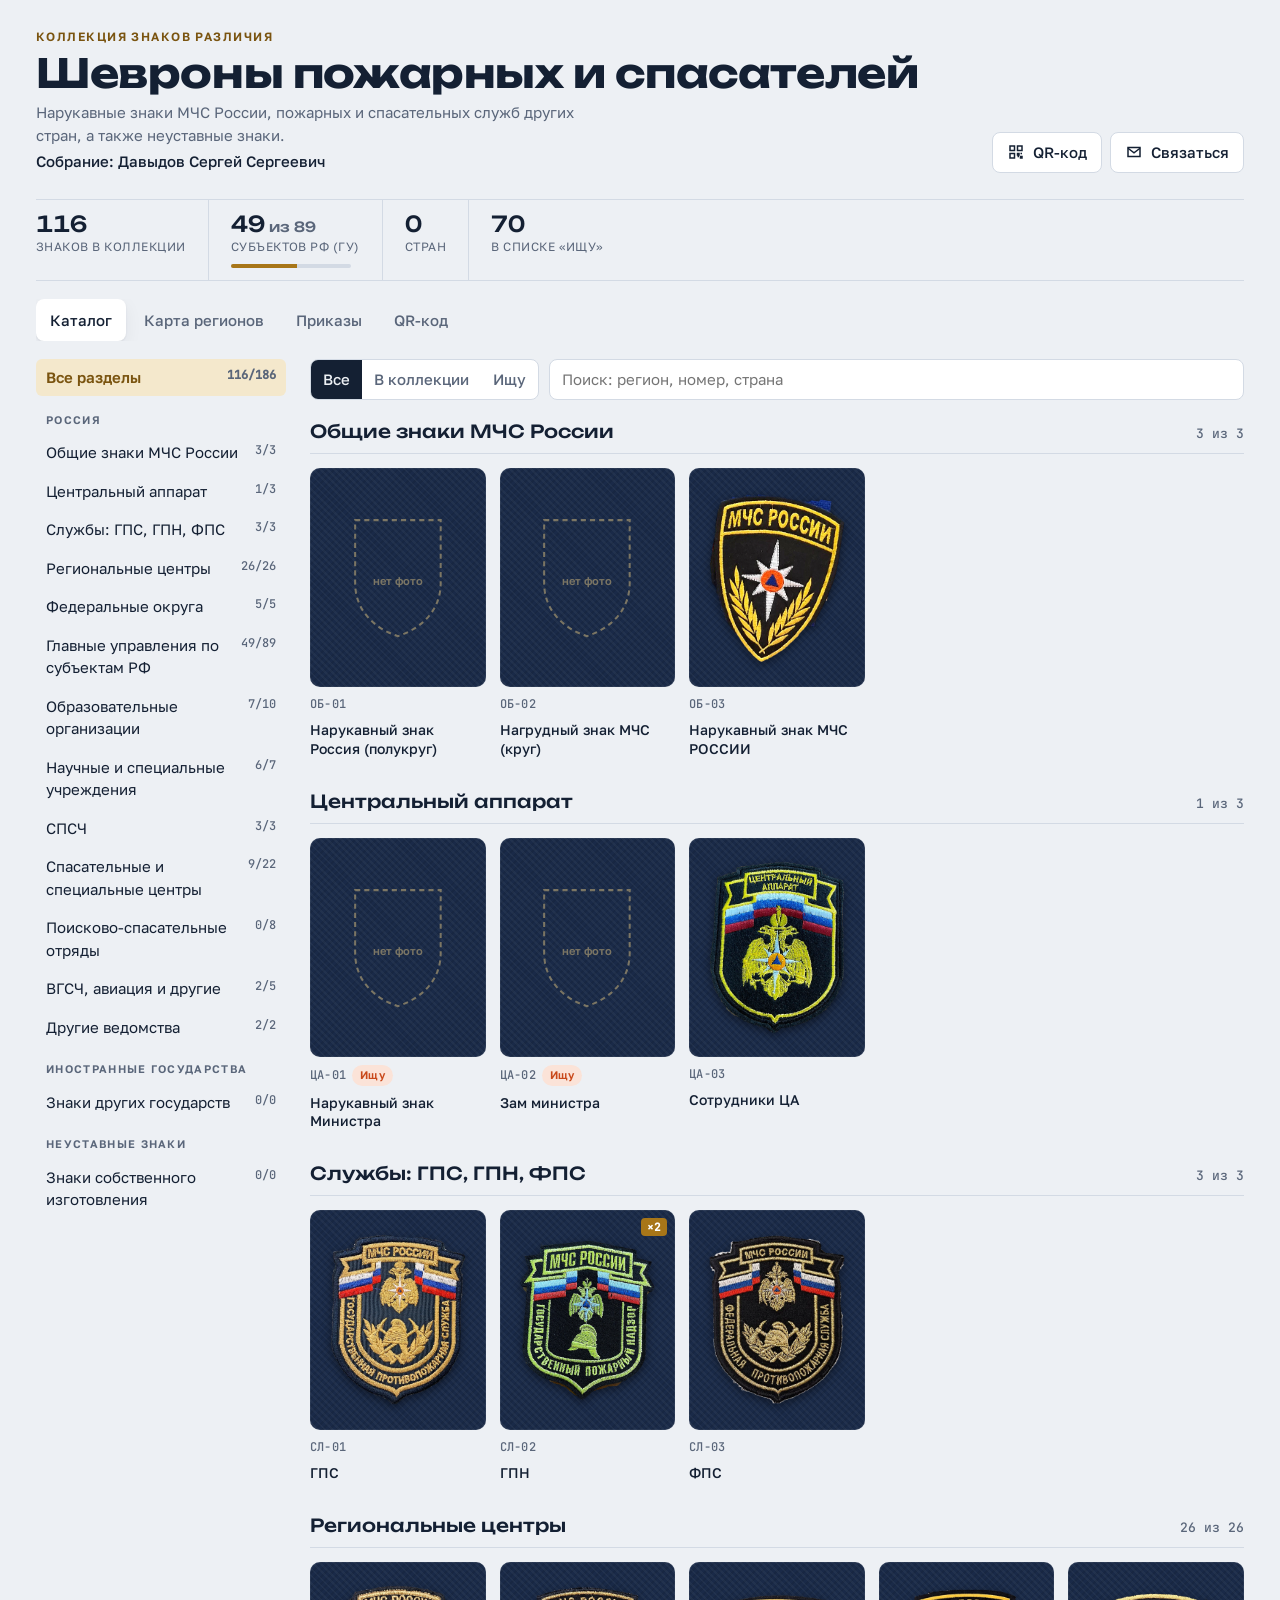
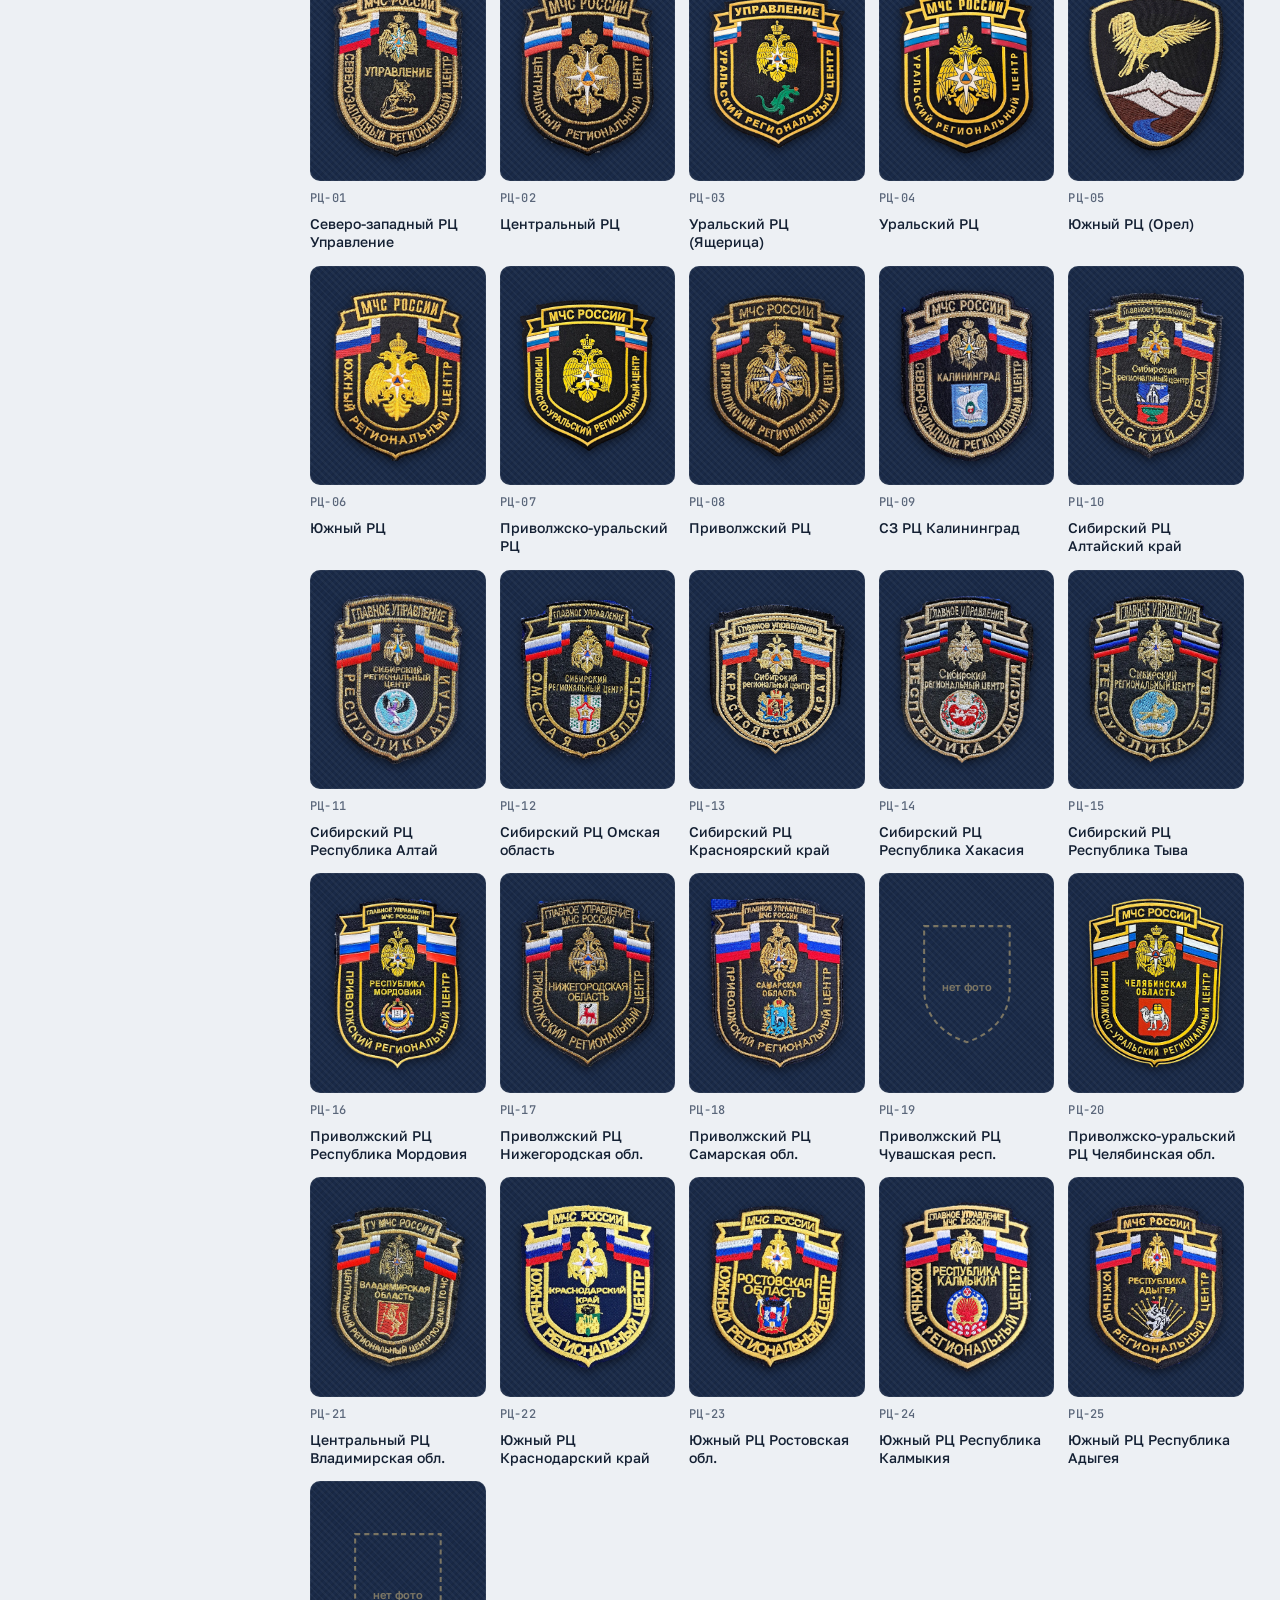
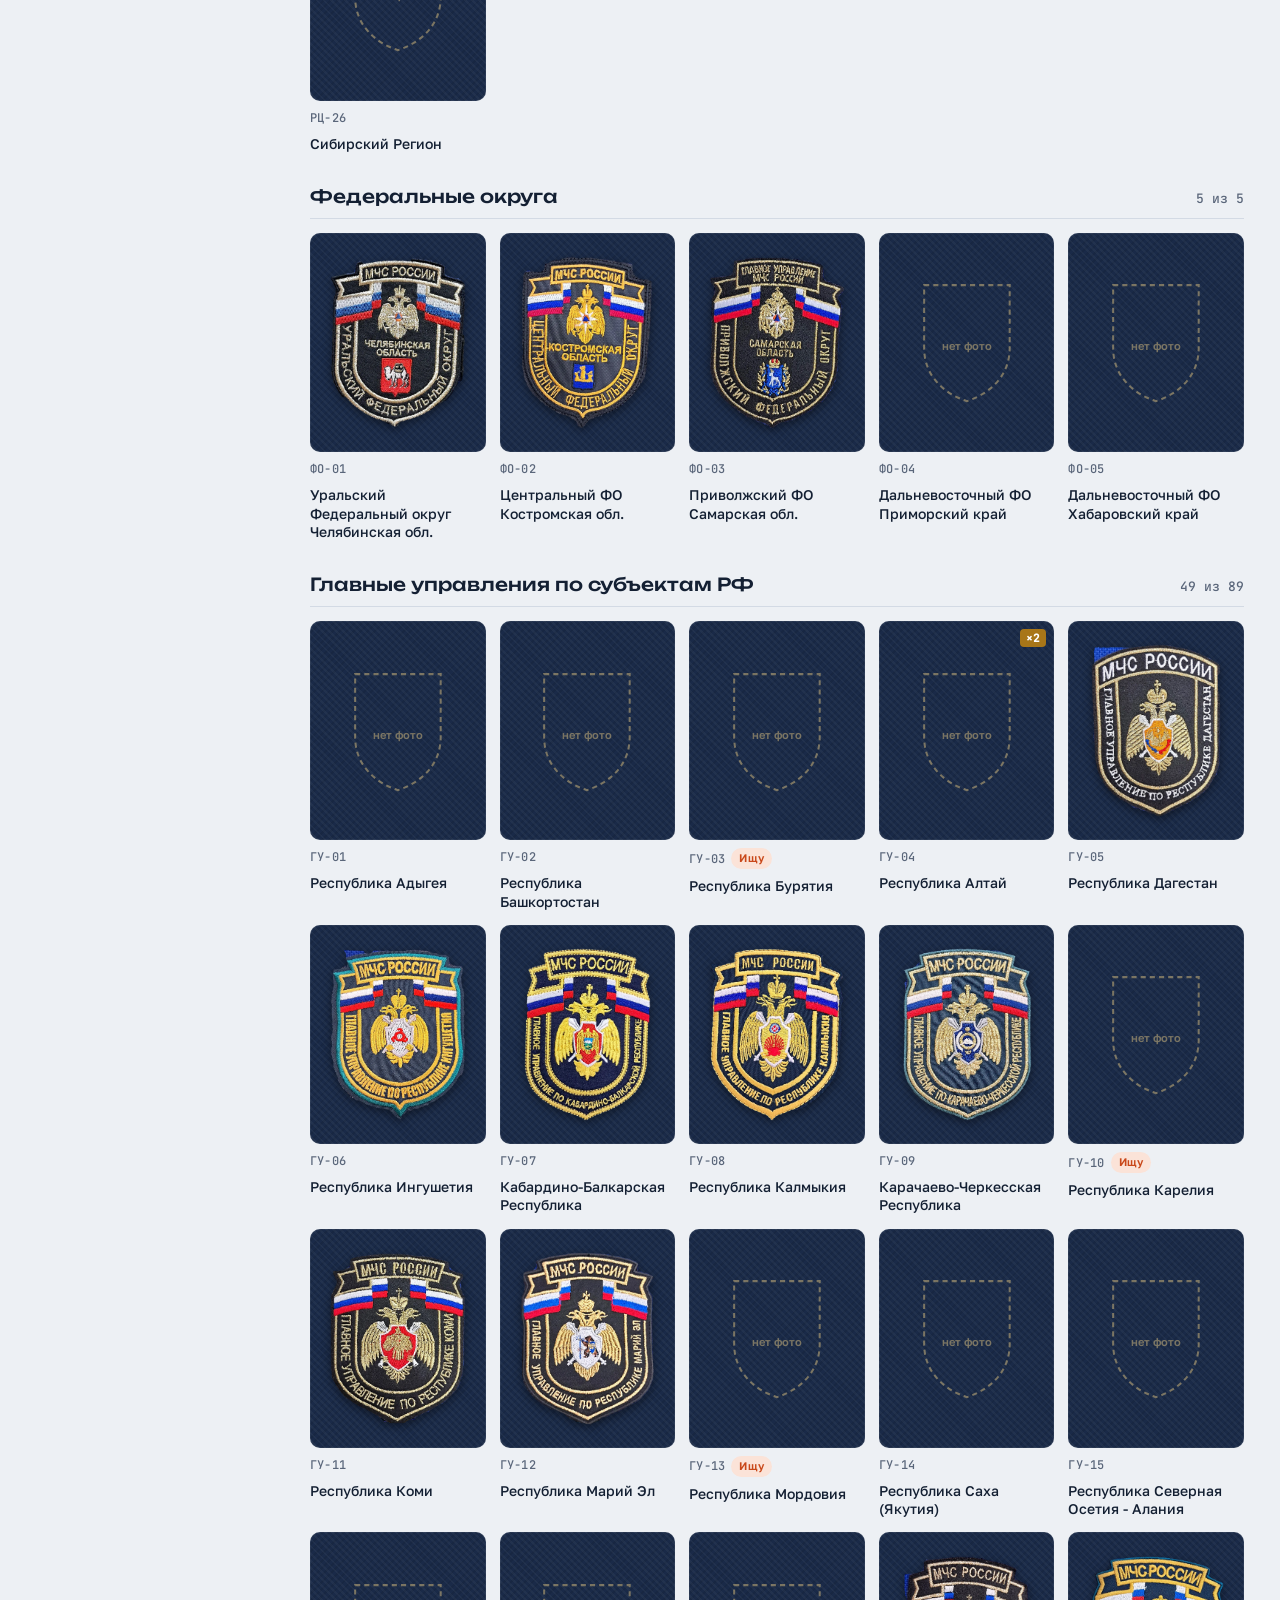
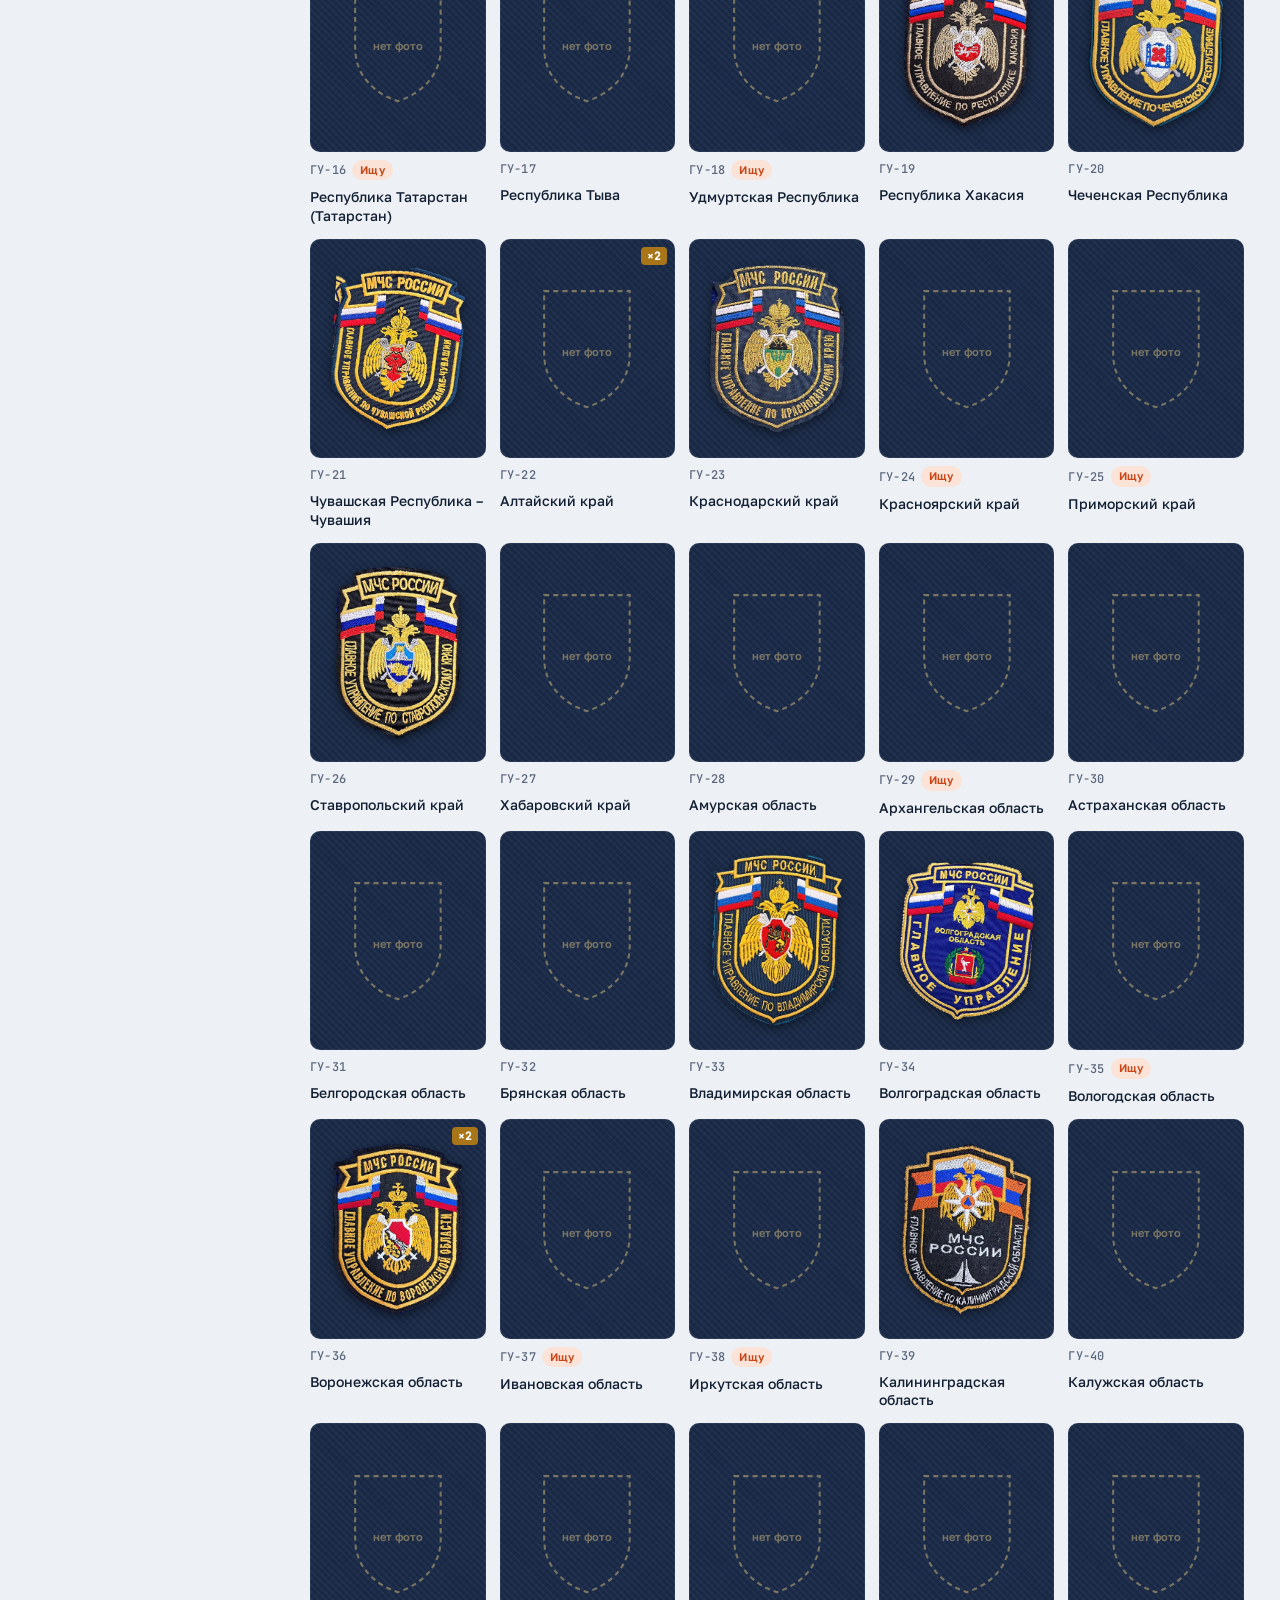
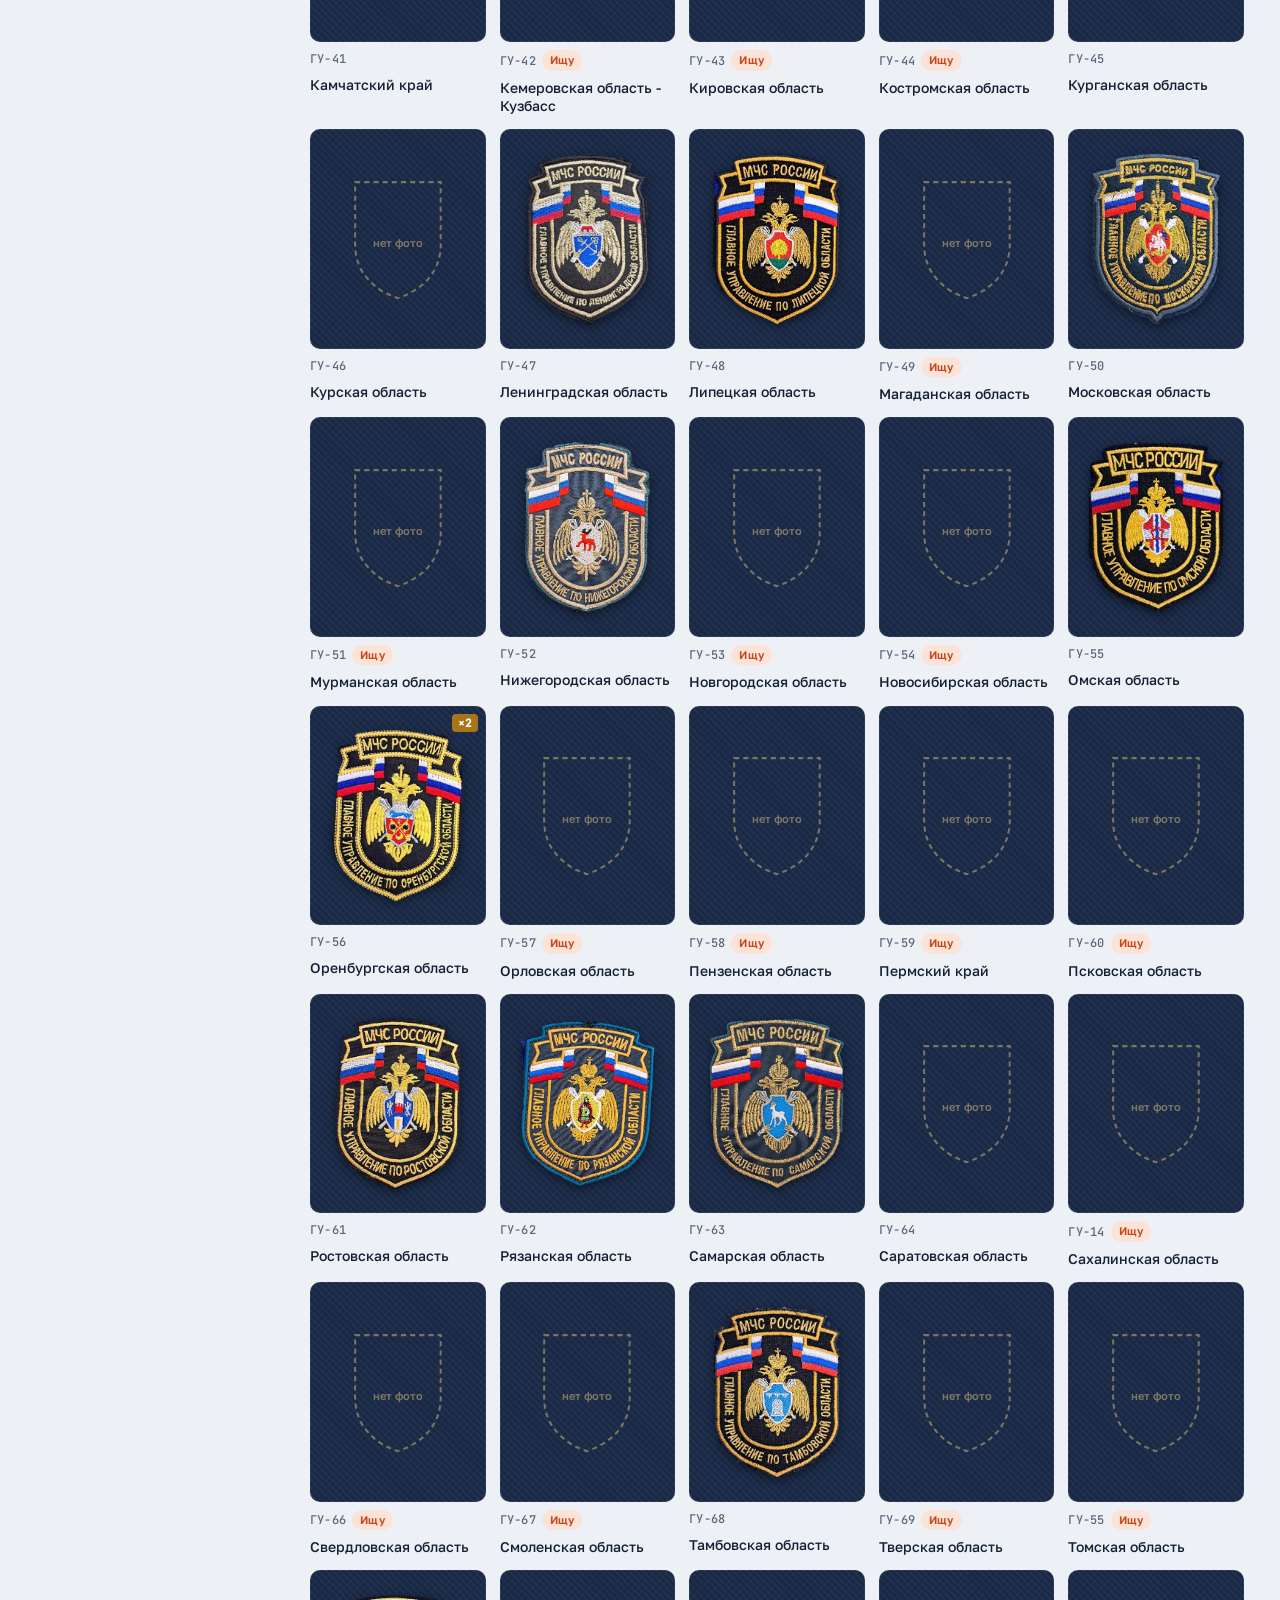
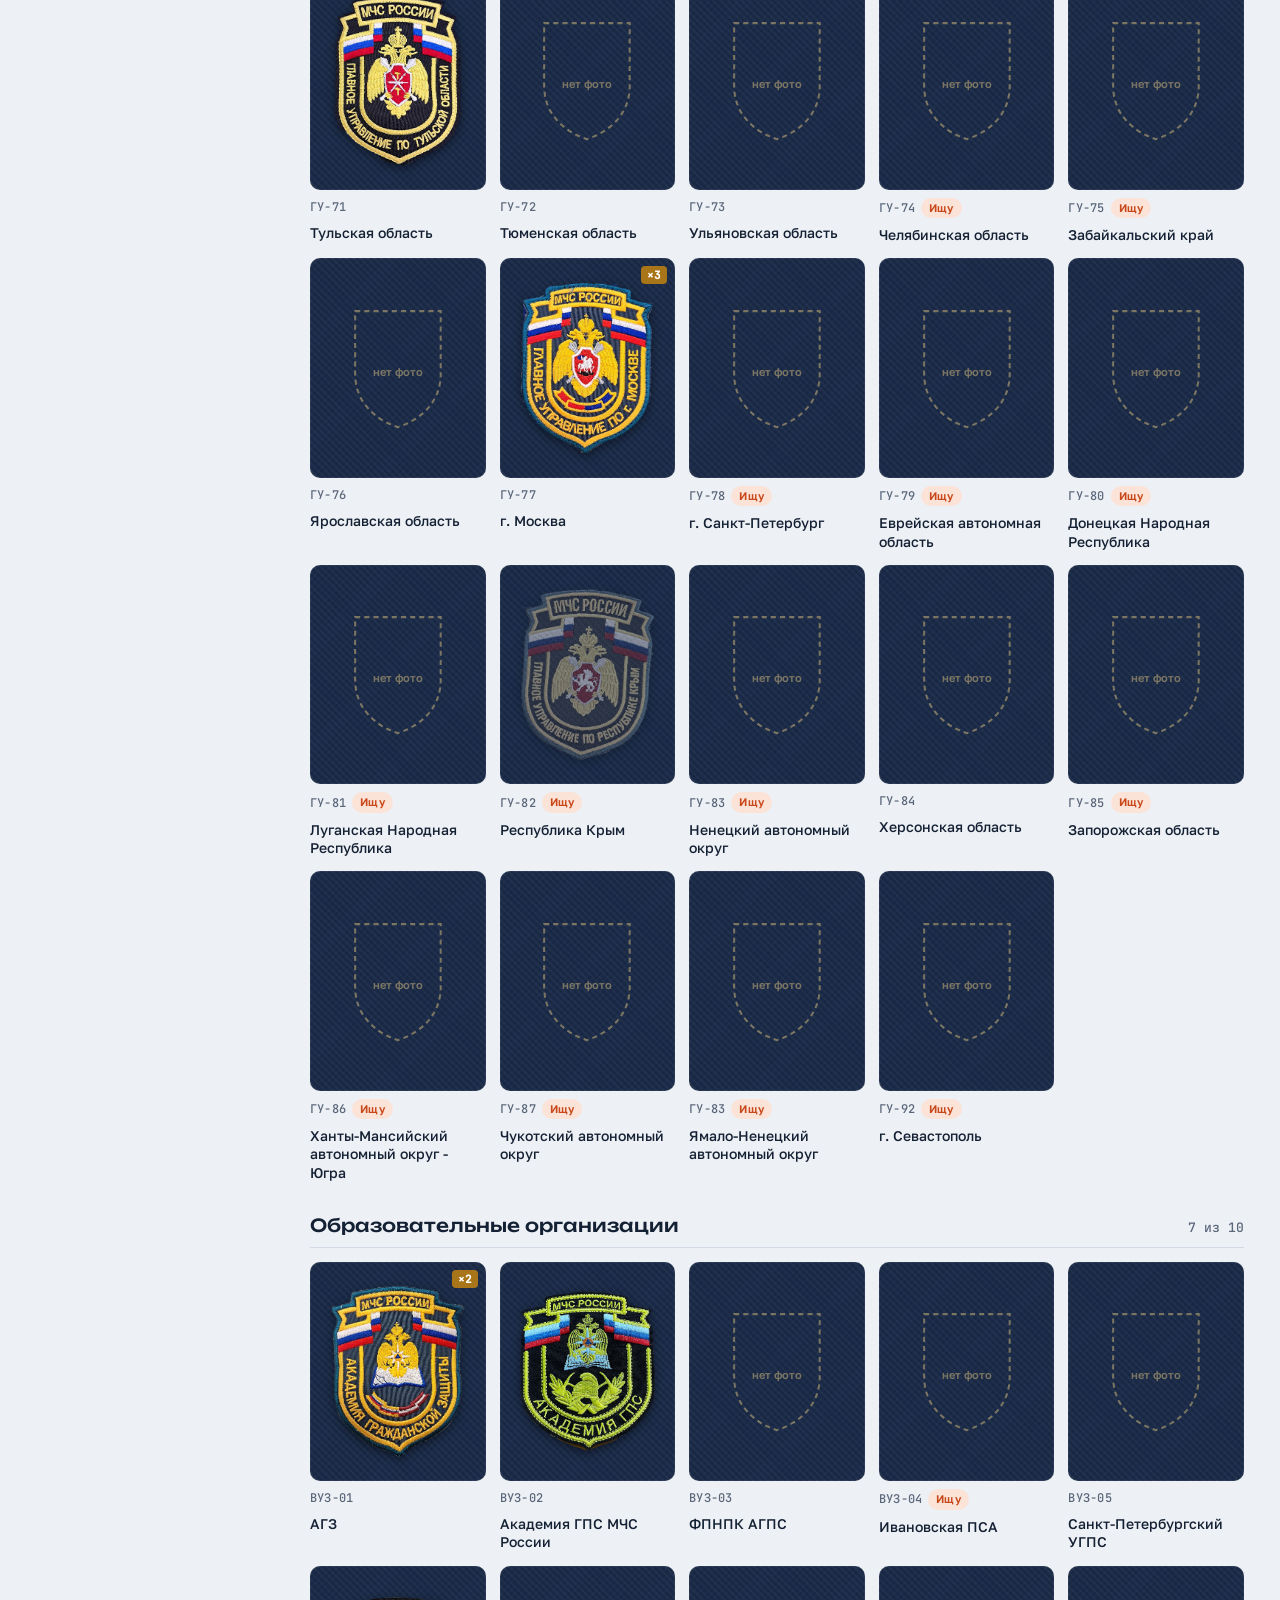
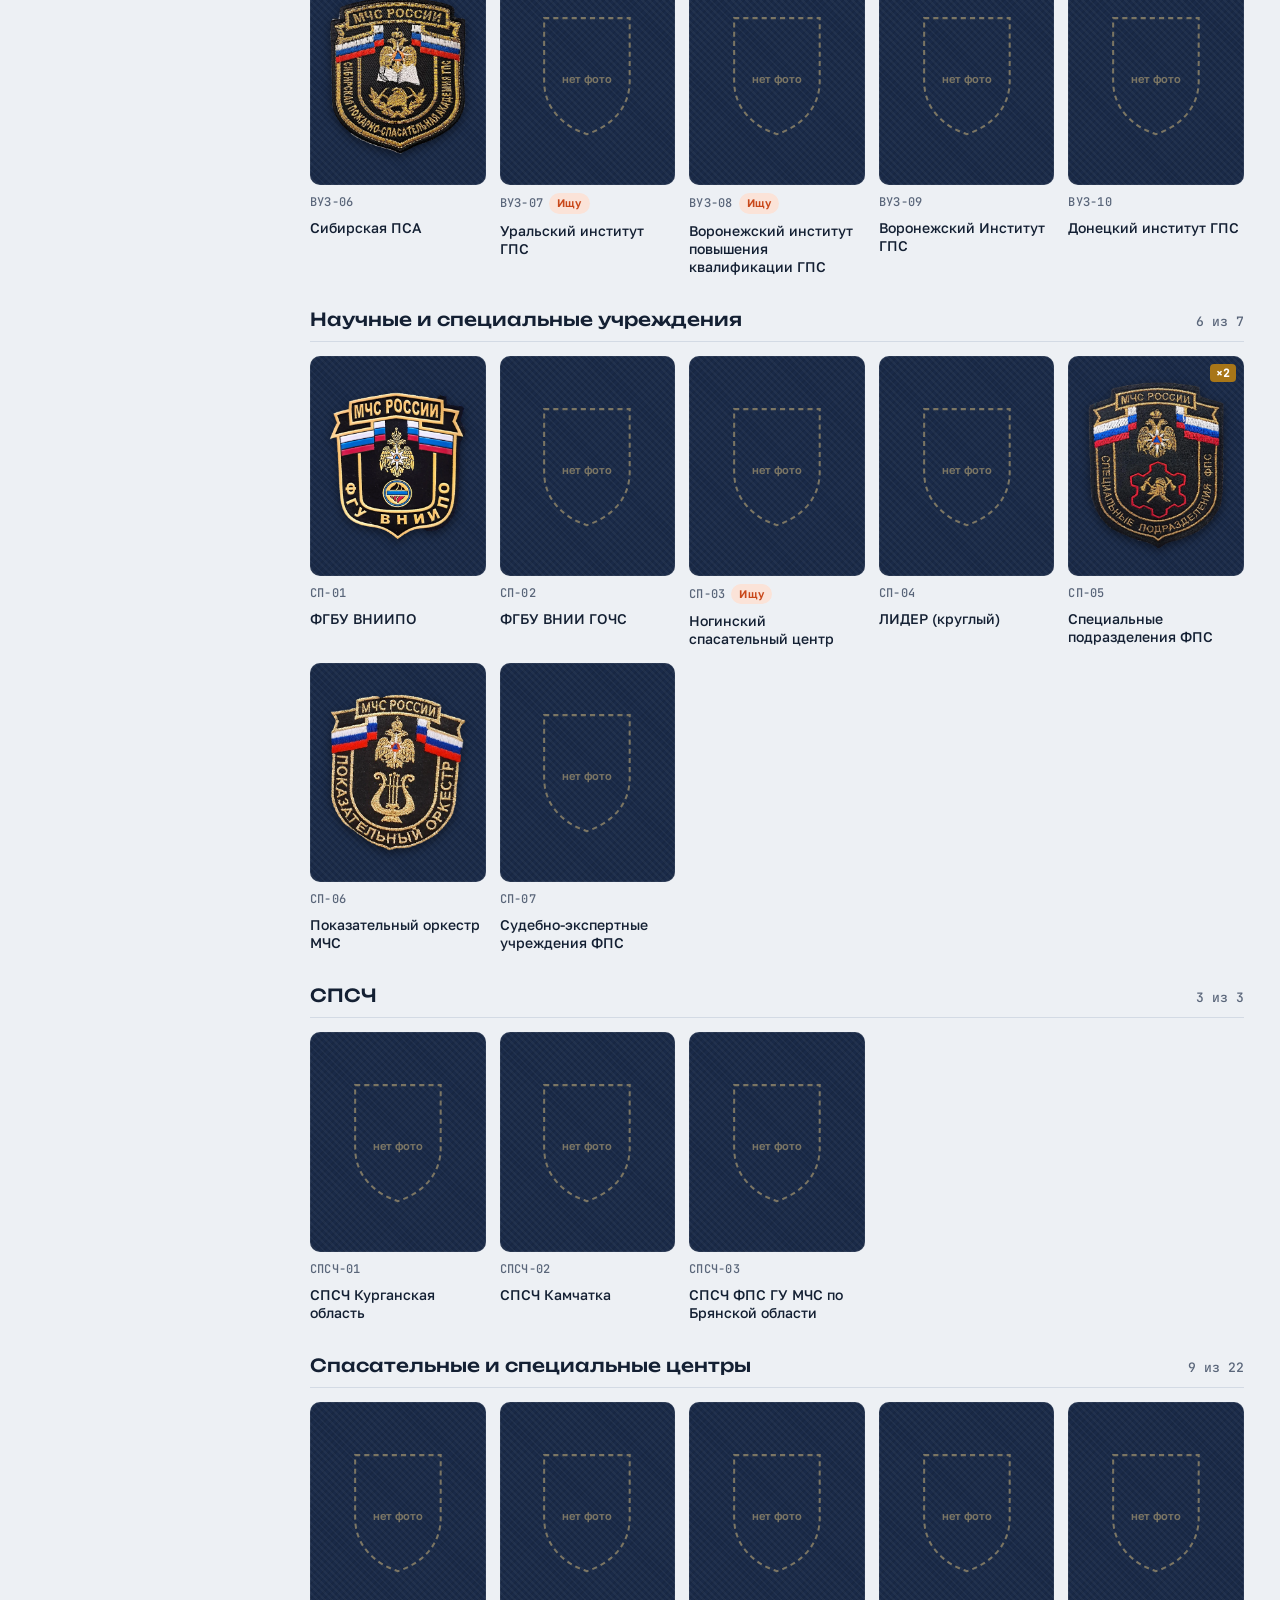
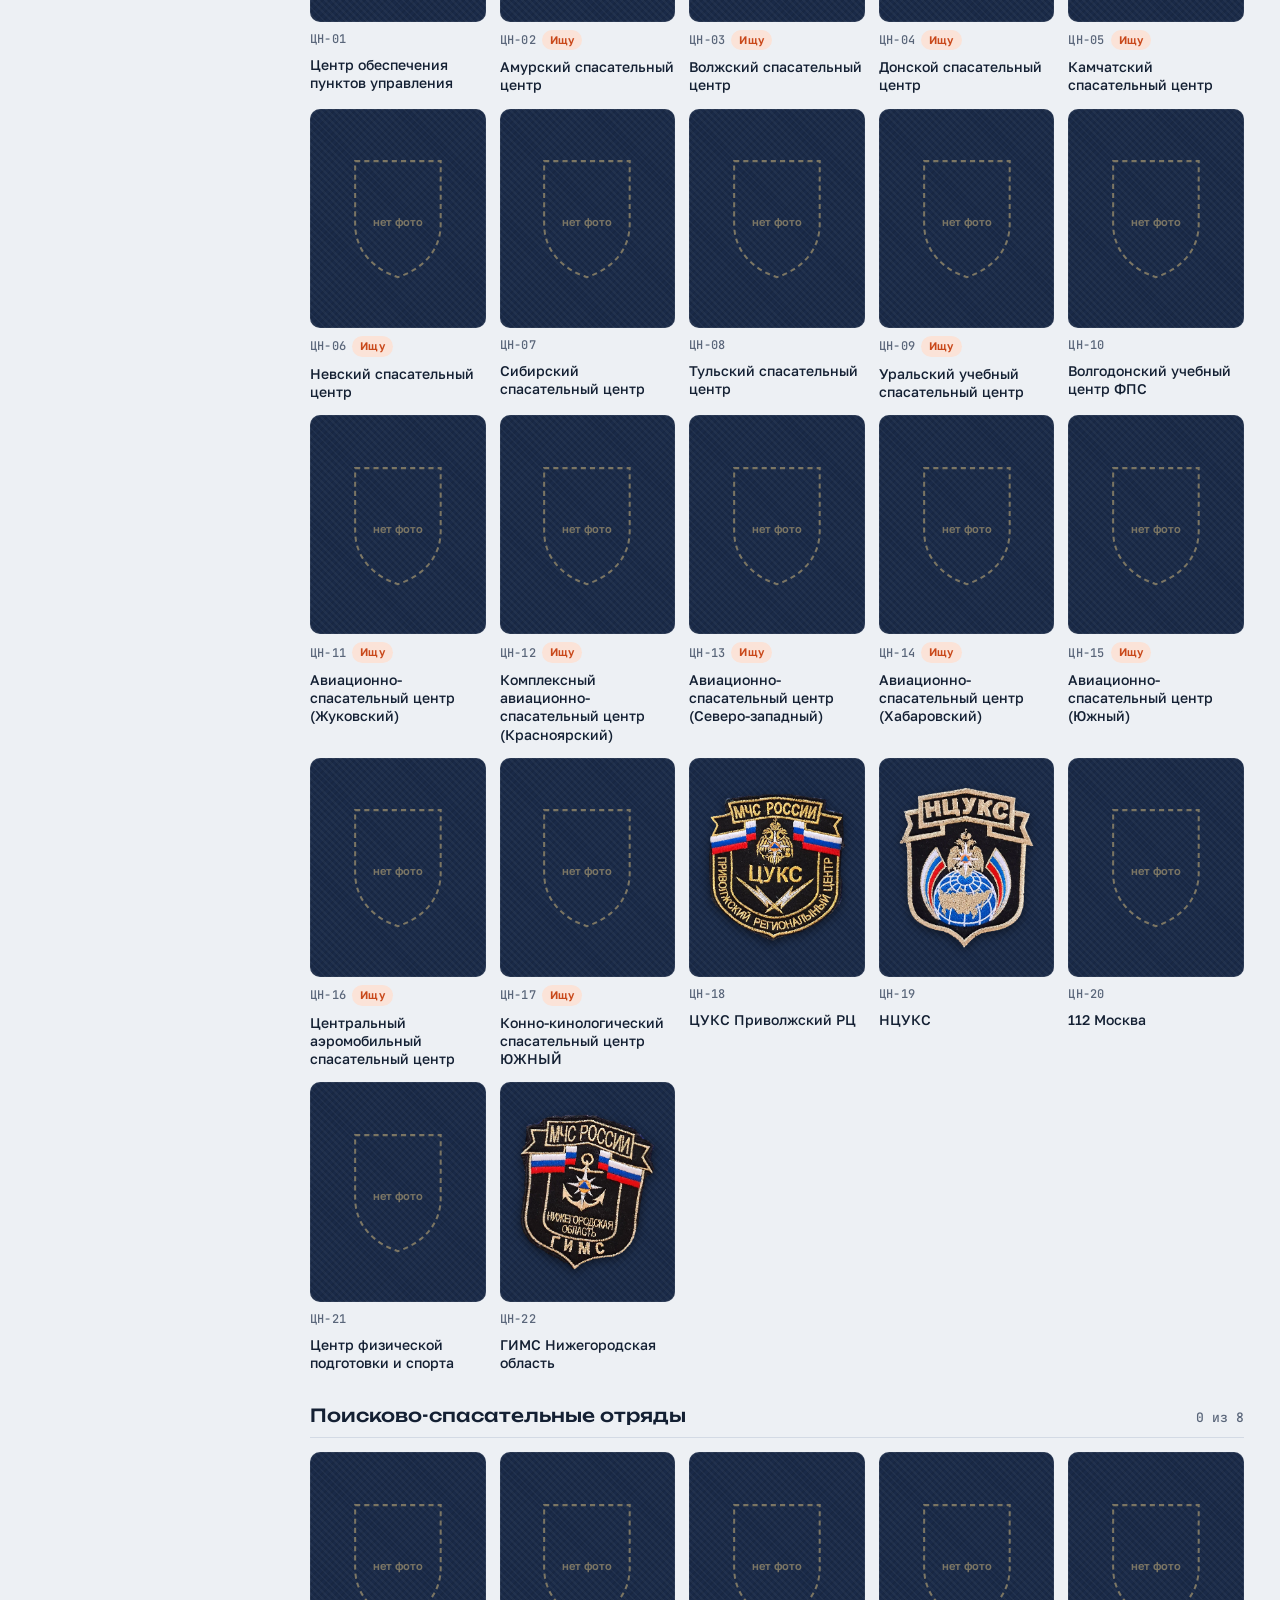
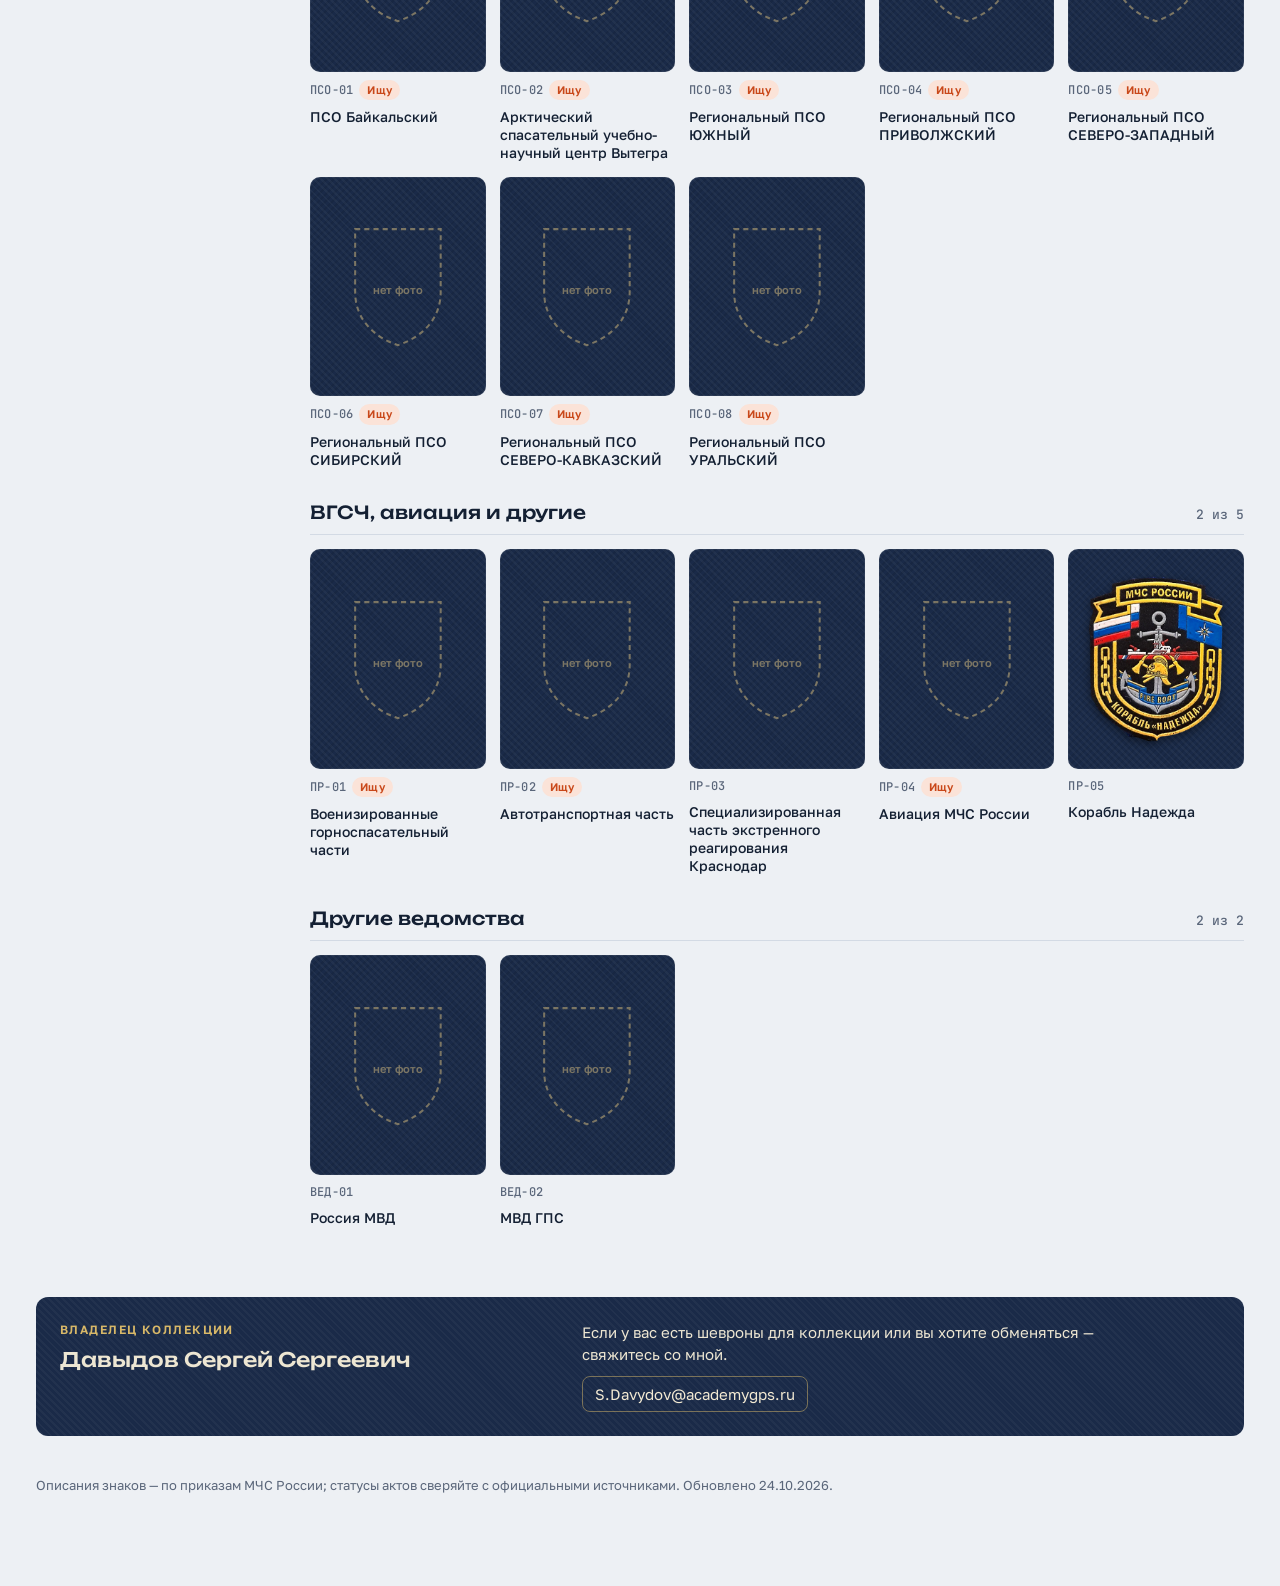
==== index.html @ 29eeec9f "Публикация каталога шевронов Co-Authored-By: Claude Opus 5.5 <noreply@anthropic.com> Claude-Session:" ====
<!doctype html>
<html lang="ru">
<head>
<meta charset="utf-8">
<meta name="viewport" content="width=device-width,initial-scale=1">
<title>Шевроны пожарных и спасателей</title>
<link rel="stylesheet" href="lib/fonts.css">
<link rel="stylesheet" href="lib/app.css">
</head>
<body>
<div id="app"><div class="wrap"><p class="sub" style="padding-block:40px">Загрузка коллекции…</p></div></div>
<noscript><p style="padding:24px">Для работы каталога включите JavaScript в браузере.</p></noscript>
<script src="data/collection.js"></script>
<script src="lib/qrcode.js"></script>
<script src="lib/app.js"></script>
</body>
</html>
---- lib/fonts.css ----
@font-face{font-family:'Unbounded';font-style:normal;font-weight:500;font-display:swap;src:url(fonts/unbounded-cyrillic-500-normal.woff2) format('woff2');unicode-range:U+0301,U+0400-045F,U+0490-0491,U+04B0-04B1,U+2116}
@font-face{font-family:'Unbounded';font-style:normal;font-weight:500;font-display:swap;src:url(fonts/unbounded-latin-500-normal.woff2) format('woff2');unicode-range:U+0000-00FF,U+0131,U+0152-0153,U+02BB-02BC,U+02C6,U+02DA,U+02DC,U+0304,U+0308,U+0329,U+2000-206F,U+2074,U+20AC,U+2122,U+2191,U+2193,U+2212,U+2215,U+FEFF,U+FFFD}
@font-face{font-family:'Unbounded';font-style:normal;font-weight:700;font-display:swap;src:url(fonts/unbounded-cyrillic-700-normal.woff2) format('woff2');unicode-range:U+0301,U+0400-045F,U+0490-0491,U+04B0-04B1,U+2116}
@font-face{font-family:'Unbounded';font-style:normal;font-weight:700;font-display:swap;src:url(fonts/unbounded-latin-700-normal.woff2) format('woff2');unicode-range:U+0000-00FF,U+0131,U+0152-0153,U+02BB-02BC,U+02C6,U+02DA,U+02DC,U+0304,U+0308,U+0329,U+2000-206F,U+2074,U+20AC,U+2122,U+2191,U+2193,U+2212,U+2215,U+FEFF,U+FFFD}
@font-face{font-family:'Golos Text';font-style:normal;font-weight:400;font-display:swap;src:url(fonts/golos-text-cyrillic-400-normal.woff2) format('woff2');unicode-range:U+0301,U+0400-045F,U+0490-0491,U+04B0-04B1,U+2116}
@font-face{font-family:'Golos Text';font-style:normal;font-weight:400;font-display:swap;src:url(fonts/golos-text-latin-400-normal.woff2) format('woff2');unicode-range:U+0000-00FF,U+0131,U+0152-0153,U+02BB-02BC,U+02C6,U+02DA,U+02DC,U+0304,U+0308,U+0329,U+2000-206F,U+2074,U+20AC,U+2122,U+2191,U+2193,U+2212,U+2215,U+FEFF,U+FFFD}
@font-face{font-family:'Golos Text';font-style:normal;font-weight:500;font-display:swap;src:url(fonts/golos-text-cyrillic-500-normal.woff2) format('woff2');unicode-range:U+0301,U+0400-045F,U+0490-0491,U+04B0-04B1,U+2116}
@font-face{font-family:'Golos Text';font-style:normal;font-weight:500;font-display:swap;src:url(fonts/golos-text-latin-500-normal.woff2) format('woff2');unicode-range:U+0000-00FF,U+0131,U+0152-0153,U+02BB-02BC,U+02C6,U+02DA,U+02DC,U+0304,U+0308,U+0329,U+2000-206F,U+2074,U+20AC,U+2122,U+2191,U+2193,U+2212,U+2215,U+FEFF,U+FFFD}
@font-face{font-family:'Golos Text';font-style:normal;font-weight:600;font-display:swap;src:url(fonts/golos-text-cyrillic-600-normal.woff2) format('woff2');unicode-range:U+0301,U+0400-045F,U+0490-0491,U+04B0-04B1,U+2116}
@font-face{font-family:'Golos Text';font-style:normal;font-weight:600;font-display:swap;src:url(fonts/golos-text-latin-600-normal.woff2) format('woff2');unicode-range:U+0000-00FF,U+0131,U+0152-0153,U+02BB-02BC,U+02C6,U+02DA,U+02DC,U+0304,U+0308,U+0329,U+2000-206F,U+2074,U+20AC,U+2122,U+2191,U+2193,U+2212,U+2215,U+FEFF,U+FFFD}
@font-face{font-family:'JetBrains Mono';font-style:normal;font-weight:500;font-display:swap;src:url(fonts/jetbrains-mono-cyrillic-500-normal.woff2) format('woff2');unicode-range:U+0301,U+0400-045F,U+0490-0491,U+04B0-04B1,U+2116}
@font-face{font-family:'JetBrains Mono';font-style:normal;font-weight:500;font-display:swap;src:url(fonts/jetbrains-mono-latin-500-normal.woff2) format('woff2');unicode-range:U+0000-00FF,U+0131,U+0152-0153,U+02BB-02BC,U+02C6,U+02DA,U+02DC,U+0304,U+0308,U+0329,U+2000-206F,U+2074,U+20AC,U+2122,U+2191,U+2193,U+2212,U+2215,U+FEFF,U+FFFD}
---- lib/app.css ----
/* Layout: шапка с итогами → вкладки → сетка знаков на «ткани стенда»; справочник приказов — хронология */
:root{
  --bg:#EDF0F4; --surface:#FFFFFF; --ink:#142033; --muted:#5A667A; --line:#D3DAE4;
  --stand:#1A2A48; --stand-2:#22355A; --gold:#A87618; --gold-ink:#7A5410; --gold-soft:#F4E8CC;
  --signal:#C9481A; --signal-soft:#FBE3D8; --ok:#2E7A4E; --ok-soft:#DDF0E4; --shadow:0 1px 2px rgba(20,32,51,.08),0 6px 18px rgba(20,32,51,.06);
  --f-display:"Unbounded","Arial Black",system-ui,sans-serif;
  --f-body:"Golos Text",system-ui,-apple-system,"Segoe UI",Roboto,sans-serif;
  --f-mono:"JetBrains Mono",ui-monospace,"SF Mono",Menlo,Consolas,monospace;
}
@media (prefers-color-scheme:dark){:root:not([data-theme="light"]){
  --bg:#0C131F; --surface:#141E2F; --ink:#E6EBF2; --muted:#93A0B4; --line:#25324A;
  --stand:#1B2E52; --stand-2:#233A64; --gold:#D8AD52; --gold-ink:#E7C477; --gold-soft:#33291A;
  --signal:#F07A45; --signal-soft:#3A2218; --ok:#5DBB84; --ok-soft:#173022; --shadow:0 1px 2px rgba(0,0,0,.4),0 8px 22px rgba(0,0,0,.25); color-scheme:dark}}
:root[data-theme="dark"]{
  --bg:#0C131F; --surface:#141E2F; --ink:#E6EBF2; --muted:#93A0B4; --line:#25324A;
  --stand:#1B2E52; --stand-2:#233A64; --gold:#D8AD52; --gold-ink:#E7C477; --gold-soft:#33291A;
  --signal:#F07A45; --signal-soft:#3A2218; --ok:#5DBB84; --ok-soft:#173022; --shadow:0 1px 2px rgba(0,0,0,.4),0 8px 22px rgba(0,0,0,.25); color-scheme:dark}
*{box-sizing:border-box}
html{background:var(--bg)}
body{margin:0;background:var(--bg);color:var(--ink);font-family:var(--f-body);font-size:15px;line-height:1.5;-webkit-font-smoothing:antialiased}
button,input,select,textarea{font:inherit;color:inherit}
:focus-visible{outline:2px solid var(--gold);outline-offset:2px}
.wrap{max-width:1240px;margin:0 auto;padding-left:max(16px,env(safe-area-inset-left,0px));padding-right:max(16px,env(safe-area-inset-right,0px))}
/* header */
.top{padding-block:28px 8px;display:flex;flex-wrap:wrap;gap:16px 24px;align-items:flex-end;justify-content:space-between}
.eyebrow{font-size:12px;letter-spacing:.12em;text-transform:uppercase;color:var(--gold-ink);font-weight:600}
h1{font-family:var(--f-display);font-weight:700;font-size:clamp(24px,4.2vw,40px);line-height:1.08;margin:6px 0 6px;text-wrap:balance;letter-spacing:-.01em}
.sub{color:var(--muted);margin:0;max-width:62ch}
.actions{display:flex;flex-wrap:wrap;gap:8px}
.btn{display:inline-flex;align-items:center;gap:8px;border:1px solid var(--line);background:var(--surface);border-radius:8px;padding:8px 14px;cursor:pointer;font-weight:500;min-height:40px}
.btn:hover{border-color:var(--gold)}
.btn.primary{background:var(--ink);color:var(--bg);border-color:var(--ink)}
.btn.gold{background:var(--gold);border-color:var(--gold);color:#fff}
.btn.danger{color:var(--signal);border-color:var(--signal)}
.btn.small{min-height:32px;padding:4px 10px;font-size:13px}
.btn[aria-pressed="true"]{background:var(--gold-soft);border-color:var(--gold);color:var(--gold-ink)}
.btn svg{width:18px;height:18px;flex:none}
/* stats */
.stats{display:flex;flex-wrap:wrap;gap:0;margin:18px 0 0;border-top:1px solid var(--line);border-bottom:1px solid var(--line)}
.stat{padding:12px 22px 12px 0;margin-right:22px;border-right:1px solid var(--line);display:flex;flex-direction:column;gap:2px}
.stat:last-child{border-right:0}
.stat b{font-family:var(--f-display);font-weight:500;font-size:22px;font-variant-numeric:tabular-nums;line-height:1.1}
.stat b small{font-size:14px;color:var(--muted);font-weight:500}
.stat span{font-size:12px;color:var(--muted);letter-spacing:.04em;text-transform:uppercase}
.bar{height:4px;background:var(--line);border-radius:2px;overflow:hidden;margin-top:6px;width:120px}
.bar i{display:block;height:100%;background:var(--gold)}
/* tabs */
.tabs{display:flex;gap:4px;margin:18px 0 18px;overflow-x:auto;scrollbar-width:none}
.tab{border:0;background:none;padding:10px 14px;border-radius:8px;cursor:pointer;color:var(--muted);font-weight:500;white-space:nowrap}
.tab[aria-selected="true"]{background:var(--surface);color:var(--ink);box-shadow:var(--shadow)}
/* catalog layout */
.cat{display:grid;grid-template-columns:250px minmax(0,1fr);gap:24px;align-items:start}
.side{position:sticky;top:12px;display:flex;flex-direction:column;gap:2px;max-height:calc(100vh - 24px);overflow:auto;padding-bottom:12px}
.side h4{font-size:11px;letter-spacing:.12em;text-transform:uppercase;color:var(--muted);margin:14px 10px 4px;font-weight:600}
.side h4:first-child{margin-top:0}
.sec{display:flex;justify-content:space-between;gap:8px;border:0;background:none;text-align:left;padding:7px 10px;border-radius:6px;cursor:pointer;color:var(--ink)}
.sec:hover{background:var(--surface)}
.sec[aria-current="true"]{background:var(--gold-soft);color:var(--gold-ink);font-weight:600}
.sec .n{font-family:var(--f-mono);font-size:12px;color:var(--muted);font-variant-numeric:tabular-nums;white-space:nowrap}
.sec-select{display:none}
.filters{display:flex;flex-wrap:wrap;gap:10px;align-items:center;margin-bottom:18px}
.seg{display:inline-flex;border:1px solid var(--line);border-radius:8px;overflow:hidden;background:var(--surface)}
.seg button{border:0;background:none;padding:8px 12px;cursor:pointer;color:var(--muted);font-weight:500}
.seg button[aria-pressed="true"]{background:var(--ink);color:var(--bg)}
.search{flex:1 1 220px;min-width:0;border:1px solid var(--line);background:var(--surface);border-radius:8px;padding:8px 12px;min-height:40px}
.group{margin-bottom:30px}
.group-h{display:flex;align-items:baseline;justify-content:space-between;gap:12px;border-bottom:1px solid var(--line);padding-bottom:8px;margin-bottom:14px}
.group-h h2{font-family:var(--f-display);font-weight:500;font-size:18px;margin:0;text-wrap:balance}
.group-h .n{font-family:var(--f-mono);font-size:13px;color:var(--muted);white-space:nowrap}
.sub-h{font-size:13px;font-weight:600;color:var(--muted);margin:4px 0 10px;letter-spacing:.02em}
.grid{display:grid;grid-template-columns:repeat(auto-fill,minmax(150px,1fr));gap:14px}
.card{display:flex;flex-direction:column;gap:8px;border:0;background:none;padding:0;text-align:left;cursor:pointer;color:inherit;min-width:0}
.tile{position:relative;aspect-ratio:4/5;max-width:100%;border-radius:10px;overflow:hidden;
  background:var(--stand);
  background-image:repeating-linear-gradient(45deg,rgba(255,255,255,.035) 0 2px,transparent 2px 5px),repeating-linear-gradient(-45deg,rgba(0,0,0,.08) 0 2px,transparent 2px 5px);
  display:grid;place-items:center;box-shadow:inset 0 0 0 1px rgba(255,255,255,.06)}
.tile img{width:84%;height:84%;object-fit:contain;filter:drop-shadow(0 3px 5px rgba(0,0,0,.45));transition:transform .2s}
.card:hover .tile img{transform:scale(1.04)}
.card.want .tile img{opacity:.5;filter:grayscale(.6) drop-shadow(0 3px 5px rgba(0,0,0,.45))}
.tile .ph{width:58%;opacity:.55}
.ph path{fill:none;stroke:#C9B27A;stroke-width:2;stroke-dasharray:5 4}
.ph text{fill:#C9B27A;font:600 11px var(--f-body);text-anchor:middle}
.badge{position:absolute;top:8px;right:8px;background:var(--gold);color:#fff;font:600 11px var(--f-mono);border-radius:4px;padding:2px 6px}
.cmeta{display:flex;align-items:center;justify-content:space-between;gap:6px}
.inv{font-family:var(--f-mono);font-size:12px;color:var(--muted);letter-spacing:.02em}
.pill{display:inline-block;font-size:11px;font-weight:600;padding:2px 8px;border-radius:999px;white-space:nowrap;letter-spacing:.02em}
.pill.have{background:var(--ok-soft);color:var(--ok)}
.pill.want{background:var(--signal-soft);color:var(--signal)}
.pill.active{background:var(--ok-soft);color:var(--ok)}
.pill.partial{background:var(--gold-soft);color:var(--gold-ink)}
.pill.repealed{background:var(--signal-soft);color:var(--signal)}
.pill.unknown{background:var(--line);color:var(--muted)}
.nm{font-weight:500;line-height:1.3;font-size:14px;overflow-wrap:anywhere}
.empty{border:1px dashed var(--line);border-radius:10px;padding:22px;color:var(--muted);display:flex;flex-direction:column;gap:10px;align-items:flex-start}
.empty b{color:var(--ink)}
/* map */
.fos{display:grid;grid-template-columns:repeat(auto-fill,minmax(270px,1fr));gap:22px}
.fo h3{font-family:var(--f-display);font-weight:500;font-size:15px;margin:0 0 4px;display:flex;justify-content:space-between;gap:8px}
.fo h3 small{font-family:var(--f-mono);font-size:12px;color:var(--muted);font-weight:500}
.fo .bar{width:100%;margin:0 0 10px}
.subj{display:grid;grid-template-columns:repeat(auto-fill,minmax(82px,1fr));gap:6px}
.sj{border:1px solid var(--line);background:var(--surface);border-radius:6px;padding:6px 6px 5px;text-align:left;cursor:pointer;display:flex;flex-direction:column;gap:1px;min-height:48px;color:var(--ink)}
.sj .c{font-family:var(--f-mono);font-size:11px;color:var(--muted)}
.sj .t{font-size:12px;line-height:1.2;overflow-wrap:anywhere}
.sj.full{background:var(--stand);border-color:var(--gold);color:#F3EAD3}
.sj.full .c{color:#D8B868}
.sj.part{border-color:var(--gold);border-style:dashed}
.legend{display:flex;flex-wrap:wrap;gap:16px;margin:0 0 18px;color:var(--muted);font-size:13px}
.legend i{display:inline-block;width:14px;height:14px;border-radius:3px;vertical-align:-2px;margin-right:6px;border:1px solid var(--line);background:var(--surface)}
.legend i.full{background:var(--stand);border-color:var(--gold)}
.legend i.part{border:1px dashed var(--gold)}
/* acts */
.acts{display:flex;flex-direction:column;max-width:860px}
.act{display:grid;grid-template-columns:110px minmax(0,1fr);gap:18px;padding:18px 0;border-bottom:1px solid var(--line)}
.act .d{font-family:var(--f-mono);font-size:13px;color:var(--muted);font-variant-numeric:tabular-nums;padding-top:3px}
.act .d b{display:block;font-family:var(--f-display);font-weight:500;color:var(--ink);font-size:18px}
.act h3{margin:0 0 4px;font-size:16px;font-weight:600;line-height:1.35;text-wrap:balance}
.act p{margin:4px 0;color:var(--ink);max-width:68ch}
.act .note{color:var(--muted);font-size:13px}
.act .row{display:flex;flex-wrap:wrap;gap:8px 14px;align-items:center;margin-top:6px;font-size:13px}
.act a{color:var(--gold-ink)}
.act.hl{background:var(--gold-soft);margin:0 -12px;padding-left:12px;padding-right:12px;border-radius:8px}
.lead{max-width:70ch;color:var(--muted);margin:0 0 8px}
/* dialog */
dialog{border:0;padding:0;border-radius:14px;background:var(--surface);color:var(--ink);width:min(920px,calc(100vw - 24px));max-height:calc(100dvh - 24px);box-shadow:0 20px 60px rgba(0,0,0,.35)}
dialog::backdrop{background:rgba(8,14,26,.6)}
.dlg{display:grid;grid-template-columns:minmax(0,1fr) minmax(0,1.1fr);min-height:0}
.dlg .media{background:var(--stand);background-image:repeating-linear-gradient(45deg,rgba(255,255,255,.035) 0 2px,transparent 2px 5px);display:flex;flex-direction:column;align-items:center;justify-content:center;gap:12px;padding:24px;min-height:320px}
.dlg .media img{max-height:52vh;width:auto;max-width:100%;object-fit:contain;filter:drop-shadow(0 6px 12px rgba(0,0,0,.5))}
.dlg .media .ph{width:46%}
.thumbs{display:flex;gap:8px;flex-wrap:wrap;justify-content:center}
.thumbs button{border:1px solid rgba(255,255,255,.2);background:rgba(255,255,255,.06);color:#E9E1C8;border-radius:6px;padding:4px 10px;cursor:pointer;font-size:12px}
.thumbs button[aria-pressed="true"]{border-color:#D8B868;background:rgba(216,184,104,.2)}
.dlg .info{padding:24px 56px 20px 24px;overflow:auto;max-height:calc(100dvh - 24px);display:flex;flex-direction:column;gap:12px;min-width:0}
.dlg h2{font-family:var(--f-display);font-weight:500;font-size:22px;line-height:1.2;margin:0;text-wrap:balance}
.close{position:absolute;top:10px;right:10px;width:36px;height:36px;border-radius:50%;border:0;background:rgba(0,0,0,.45);color:#fff;cursor:pointer;font-size:20px;line-height:1;z-index:2}
.kv{display:grid;grid-template-columns:130px minmax(0,1fr);gap:6px 14px;margin:0;font-size:14px}
.kv dt{color:var(--muted)}
.kv dd{margin:0;overflow-wrap:anywhere}
.linkbtn{border:0;background:none;padding:0;color:var(--gold-ink);text-decoration:underline;cursor:pointer;text-align:left}
details{border-top:1px solid var(--line);padding-top:10px}
summary{cursor:pointer;color:var(--muted);font-size:13px;font-weight:600;letter-spacing:.03em}
.legal{white-space:pre-line;font-size:13px;color:var(--muted);margin:8px 0 0;max-width:68ch}
.dlg-actions{display:flex;flex-wrap:wrap;gap:8px;margin-top:auto;padding-top:8px}
/* form */
.form{padding:22px 24px;display:flex;flex-direction:column;gap:14px;max-height:calc(100dvh - 24px);overflow:auto}
.form h2{font-family:var(--f-display);font-weight:500;font-size:20px;margin:0}
.fgrid{display:grid;grid-template-columns:repeat(2,minmax(0,1fr));gap:12px 14px}
.fld{display:flex;flex-direction:column;gap:4px;min-width:0}
.fld.wide{grid-column:1/-1}
.fld label{font-size:12px;color:var(--muted);font-weight:600;letter-spacing:.03em}
.fld input,.fld select,.fld textarea{border:1px solid var(--line);background:var(--bg);border-radius:8px;padding:8px 10px;min-height:40px;width:100%}
.fld textarea{min-height:80px;resize:vertical}
.var{border:1px solid var(--line);border-radius:10px;padding:12px;display:grid;grid-template-columns:110px minmax(0,1fr);gap:12px}
.var .pv{aspect-ratio:4/5;border-radius:8px;background:var(--stand);display:grid;place-items:center;overflow:hidden}
.var .pv img{width:88%;height:88%;object-fit:contain}
.var .pv span{color:#C9B27A;font-size:11px}
.var .pbtns{display:flex;flex-direction:column;gap:6px;margin-top:6px}
.var .pbtns label.btn{justify-content:center}
.var input[type=file]{position:absolute;width:1px;height:1px;opacity:0;pointer-events:none}
.form-foot{display:flex;flex-wrap:wrap;gap:8px;justify-content:flex-end;border-top:1px solid var(--line);padding-top:14px}
.confirm{display:flex;flex-wrap:wrap;gap:8px;align-items:center;background:var(--signal-soft);color:var(--signal);border-radius:8px;padding:8px 12px;font-size:14px}
/* qr */
.qrwrap{display:grid;grid-template-columns:minmax(0,320px) minmax(0,1fr);gap:28px;align-items:start;max-width:900px}
.qrbox{background:#fff;border-radius:12px;padding:18px;box-shadow:var(--shadow);display:flex;flex-direction:column;align-items:center;gap:10px;color:#142033}
.qrbox svg{width:100%;height:auto;display:block}
.qrbox .cap{font-family:var(--f-display);font-size:13px;text-align:center;line-height:1.3}
.qrtext h2{font-family:var(--f-display);font-weight:500;font-size:20px;margin:0 0 8px}
.qrtext p{color:var(--muted);max-width:60ch}
.mono{font-family:var(--f-mono);font-size:13px;overflow-wrap:anywhere}
/* save bar */
.savebar{position:fixed;left:0;right:0;bottom:0;z-index:20;background:var(--ink);color:var(--bg);padding-block:12px calc(12px + env(safe-area-inset-bottom,0px));padding-left:max(16px,env(safe-area-inset-left,0px));padding-right:max(16px,env(safe-area-inset-right,0px));display:flex;flex-wrap:wrap;gap:10px 16px;align-items:center;justify-content:center}
.savebar .btn{background:transparent;color:var(--bg);border-color:rgba(255,255,255,.35)}
.savebar .btn.gold{background:var(--gold);border-color:var(--gold);color:#fff}
.adminbar{display:flex;flex-wrap:wrap;gap:8px;align-items:center;background:var(--gold-soft);color:var(--gold-ink);border-radius:10px;padding:10px 14px;margin-bottom:18px;font-size:14px}
.adminbar .sp{flex:1 1 auto}
.toast{position:fixed;left:50%;transform:translateX(-50%);bottom:calc(76px + env(safe-area-inset-bottom,0px));background:var(--ink);color:var(--bg);padding:10px 16px;border-radius:8px;z-index:30;font-size:14px;max-width:calc(100vw - 32px)}
footer{color:var(--muted);font-size:13px;padding-block:40px 90px}
@media (max-width:820px){
  .cat{grid-template-columns:minmax(0,1fr)}
  .side{display:none}
  .sec-select{display:block;width:100%;border:1px solid var(--line);background:var(--surface);border-radius:8px;padding:8px 10px;min-height:40px}
  .dlg{grid-template-columns:minmax(0,1fr)}
  .dlg .media{min-height:240px}
  .dlg .media img{max-height:38vh}
  .dlg .info{max-height:none}
  dialog{overflow:auto}
  .qrwrap{grid-template-columns:minmax(0,1fr)}
  .act{grid-template-columns:minmax(0,1fr);gap:4px}
  .act .d b{display:inline;margin-right:8px}
}
@media (max-width:520px){
  .grid{grid-template-columns:repeat(2,minmax(0,1fr));gap:12px}
  .fgrid{grid-template-columns:minmax(0,1fr)}
  .var{grid-template-columns:90px minmax(0,1fr)}
  .stats{display:grid;grid-template-columns:1fr 1fr}
  .stat{padding:10px 0;margin:0;border-right:0;border-bottom:1px solid var(--line)}
  .stat:nth-last-child(-n+2){border-bottom:0}
  .kv{grid-template-columns:minmax(0,1fr);gap:0 0}
  .kv dd{margin-bottom:8px}
}
@media (prefers-reduced-motion:reduce){*{transition:none!important}}

.filechip{display:inline-flex;align-items:center;gap:6px;font-size:13px}
.hint{font-size:12px;color:var(--muted)}
.savebar .btn[disabled]{opacity:.6}
a.btn{text-decoration:none;color:inherit}
.check{display:flex;gap:8px;align-items:center;font-size:14px}
.check input{width:18px;height:18px;min-height:0}

.owner{display:grid;grid-template-columns:minmax(0,1fr) minmax(0,1.3fr);gap:16px 32px;margin-top:40px;padding:24px;border-radius:12px;background:var(--stand);color:#EDE6D2;
  background-image:repeating-linear-gradient(45deg,rgba(255,255,255,.035) 0 2px,transparent 2px 5px)}
.owner .eyebrow{color:#D8B868}
.owner h2{font-family:var(--f-display);font-weight:500;font-size:20px;margin:6px 0 4px;text-wrap:balance}
.owner .muted{color:#B9C2D3;margin:0}
.owner-msg p{margin:0 0 10px;max-width:60ch}
.contacts{list-style:none;margin:0;padding:0;display:flex;flex-wrap:wrap;gap:8px}
.contacts li{min-width:0}
.contacts a,.contacts span{display:inline-block;border:1px solid rgba(216,184,104,.5);border-radius:8px;padding:6px 12px;color:#F3EAD3;text-decoration:none;overflow-wrap:anywhere;user-select:all}
.contacts a:hover{background:rgba(216,184,104,.15)}
.owner .empty{grid-column:1/-1;border-color:rgba(255,255,255,.25);color:#B9C2D3}
.owner .empty b{color:#F3EAD3}
.owner-line{margin-top:4px;font-weight:500;color:var(--ink)}
.askbox{background:var(--gold-soft);color:var(--ink);border-radius:8px;padding:10px 12px;font-size:14px;overflow-wrap:anywhere}
.askbox a{color:var(--gold-ink)}
@media (max-width:820px){.owner{grid-template-columns:minmax(0,1fr)}}

.kv a,.act a{color:var(--gold-ink)}
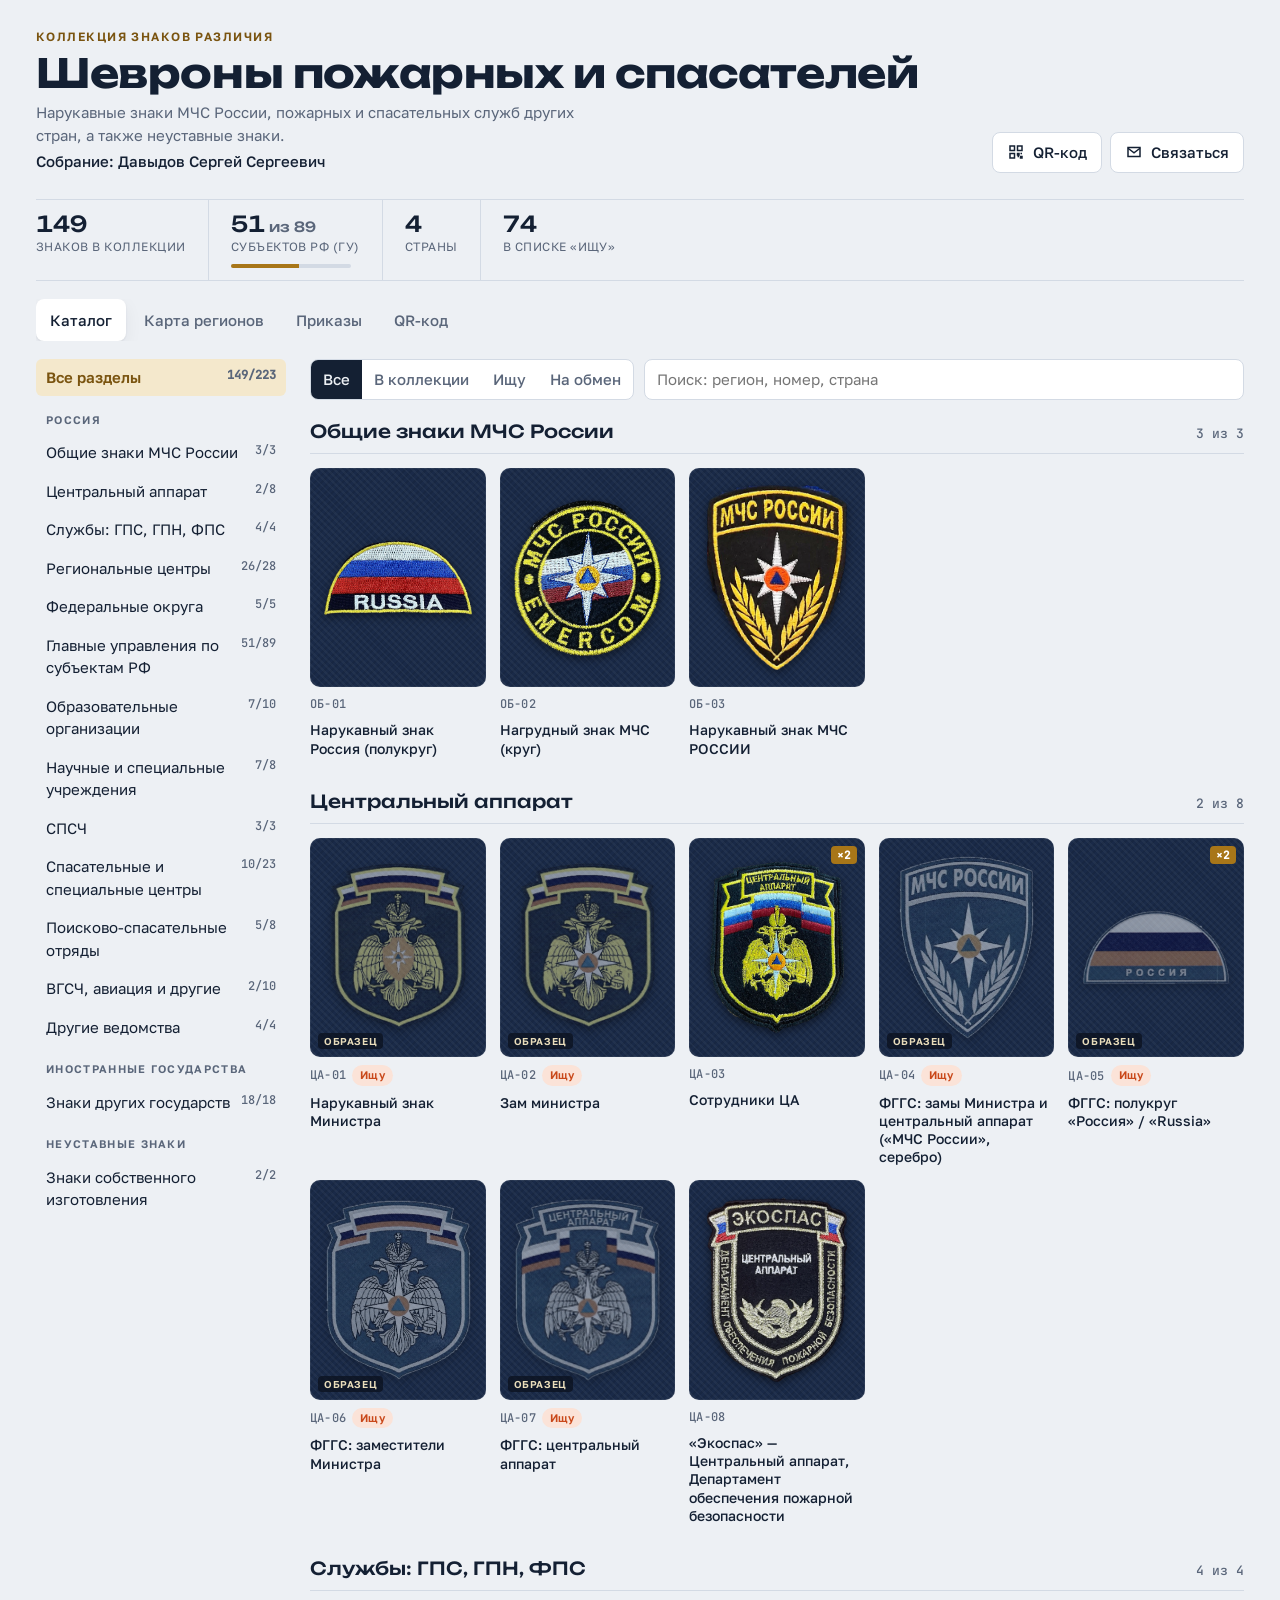
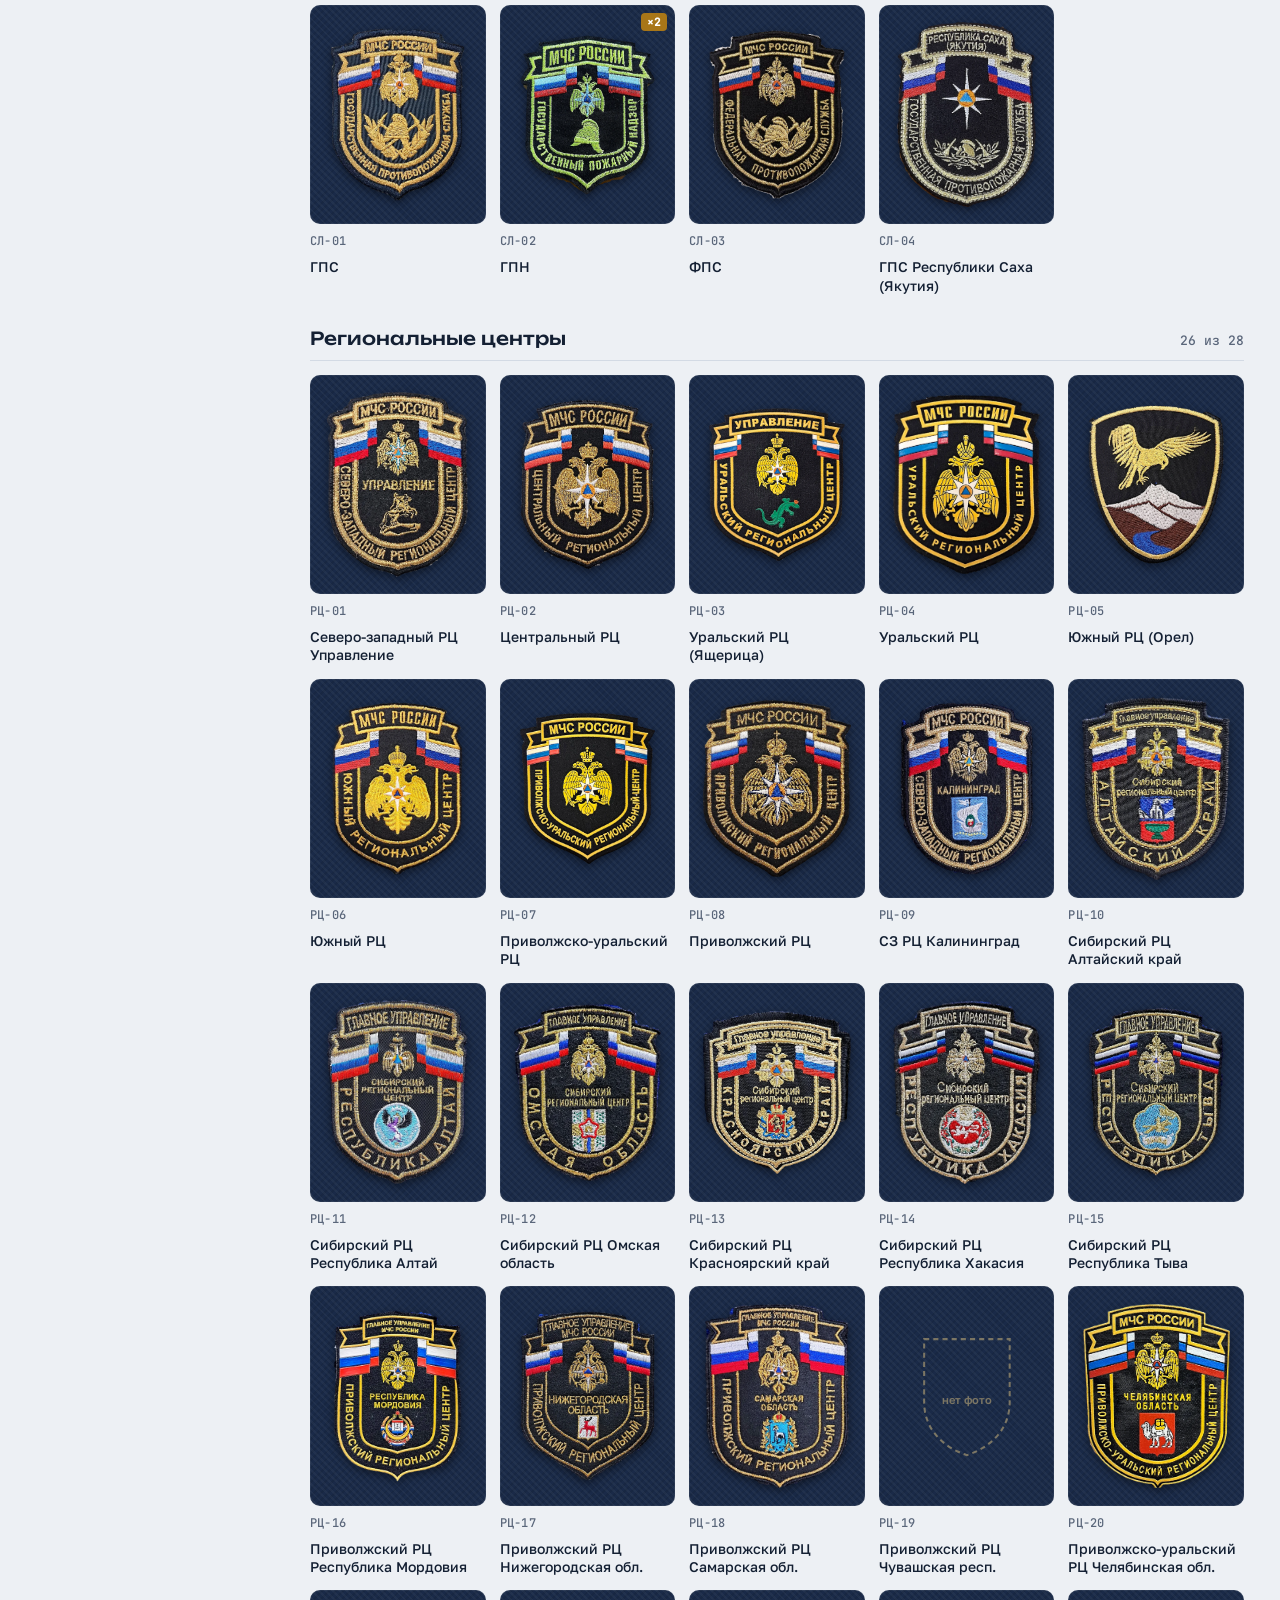
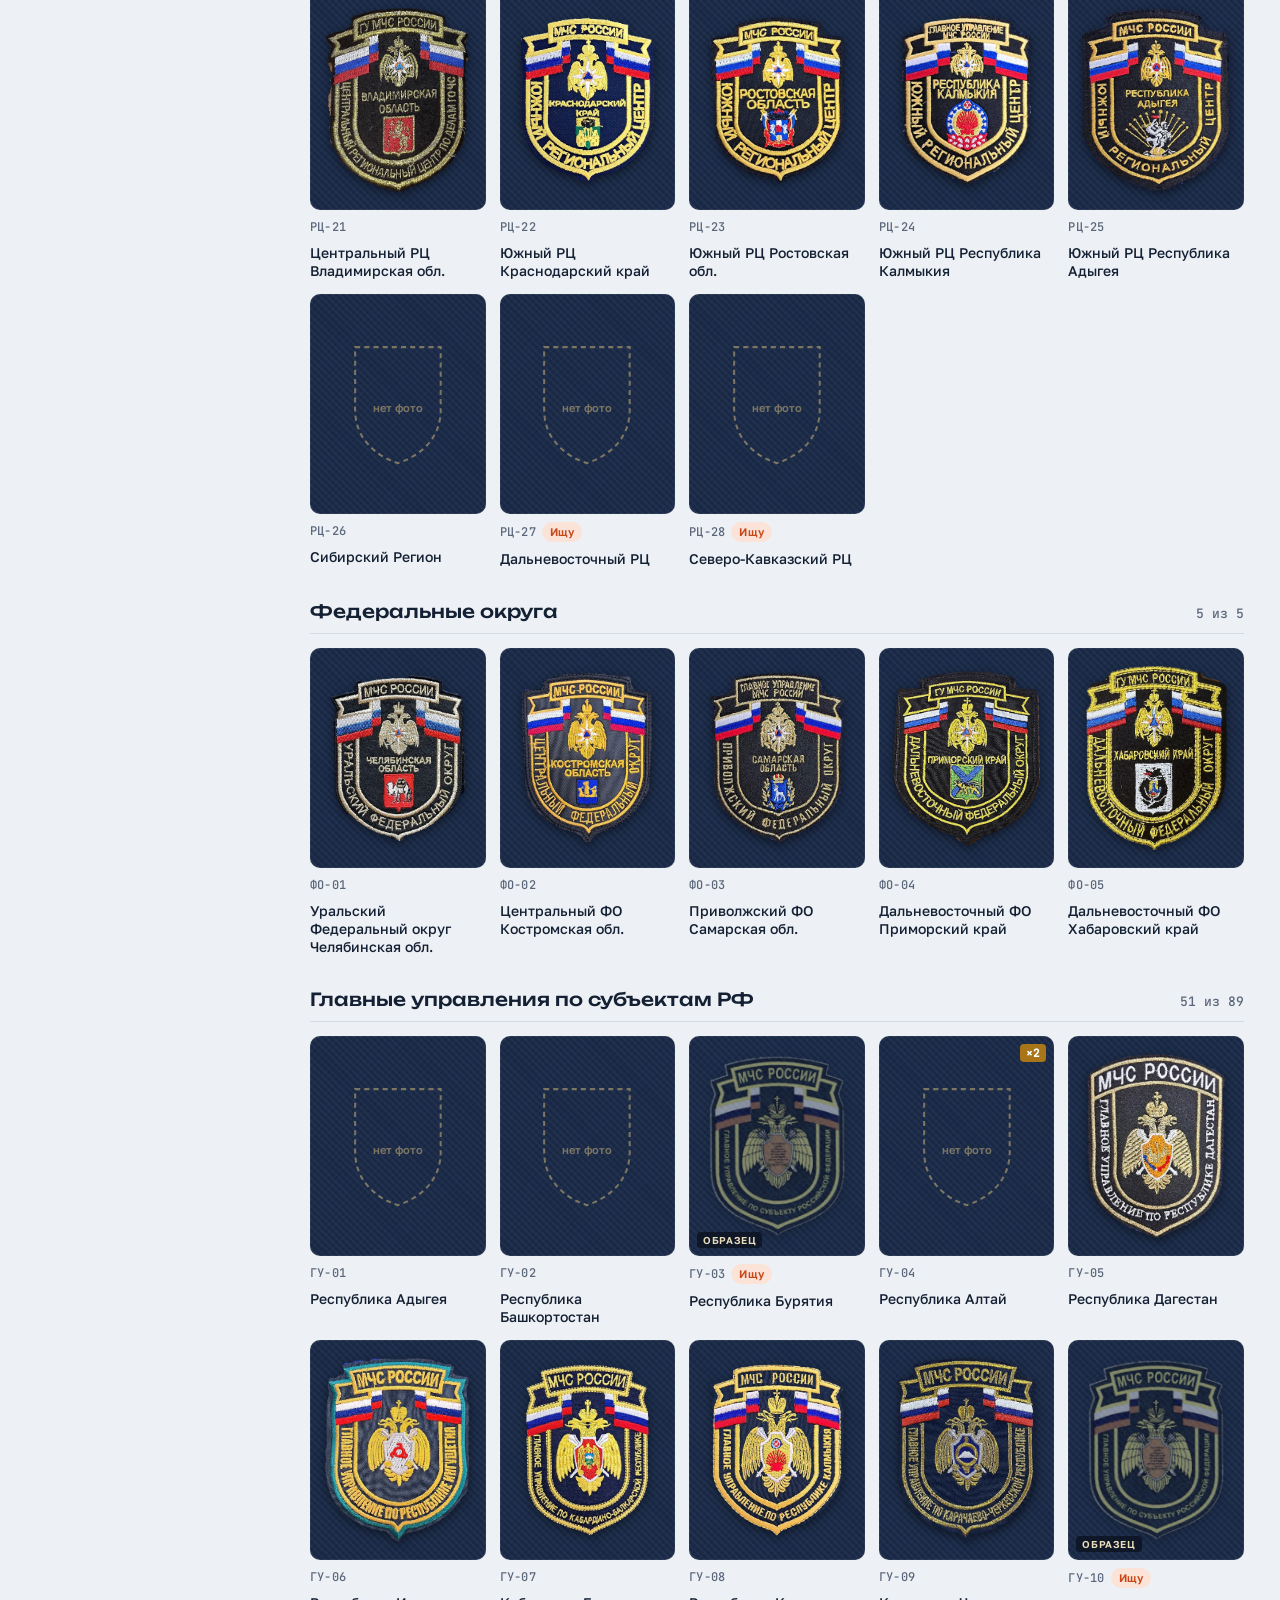
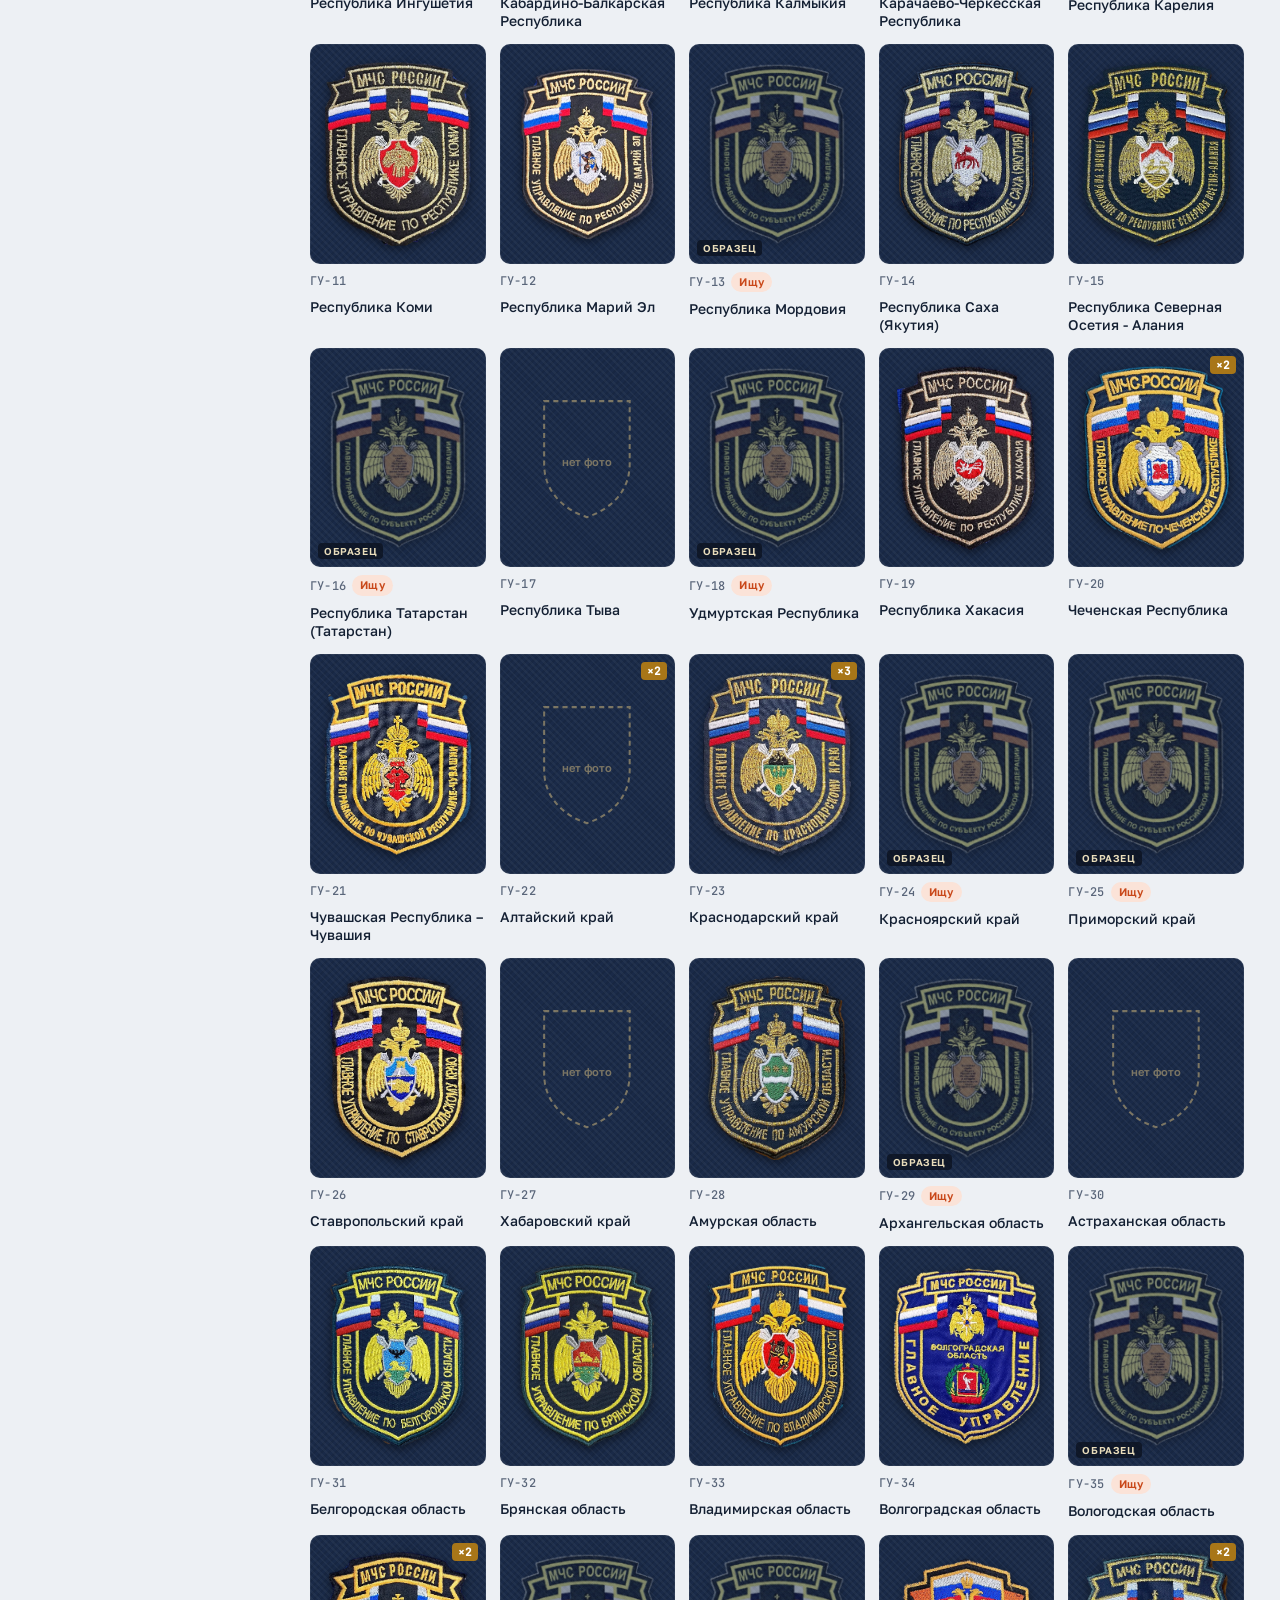
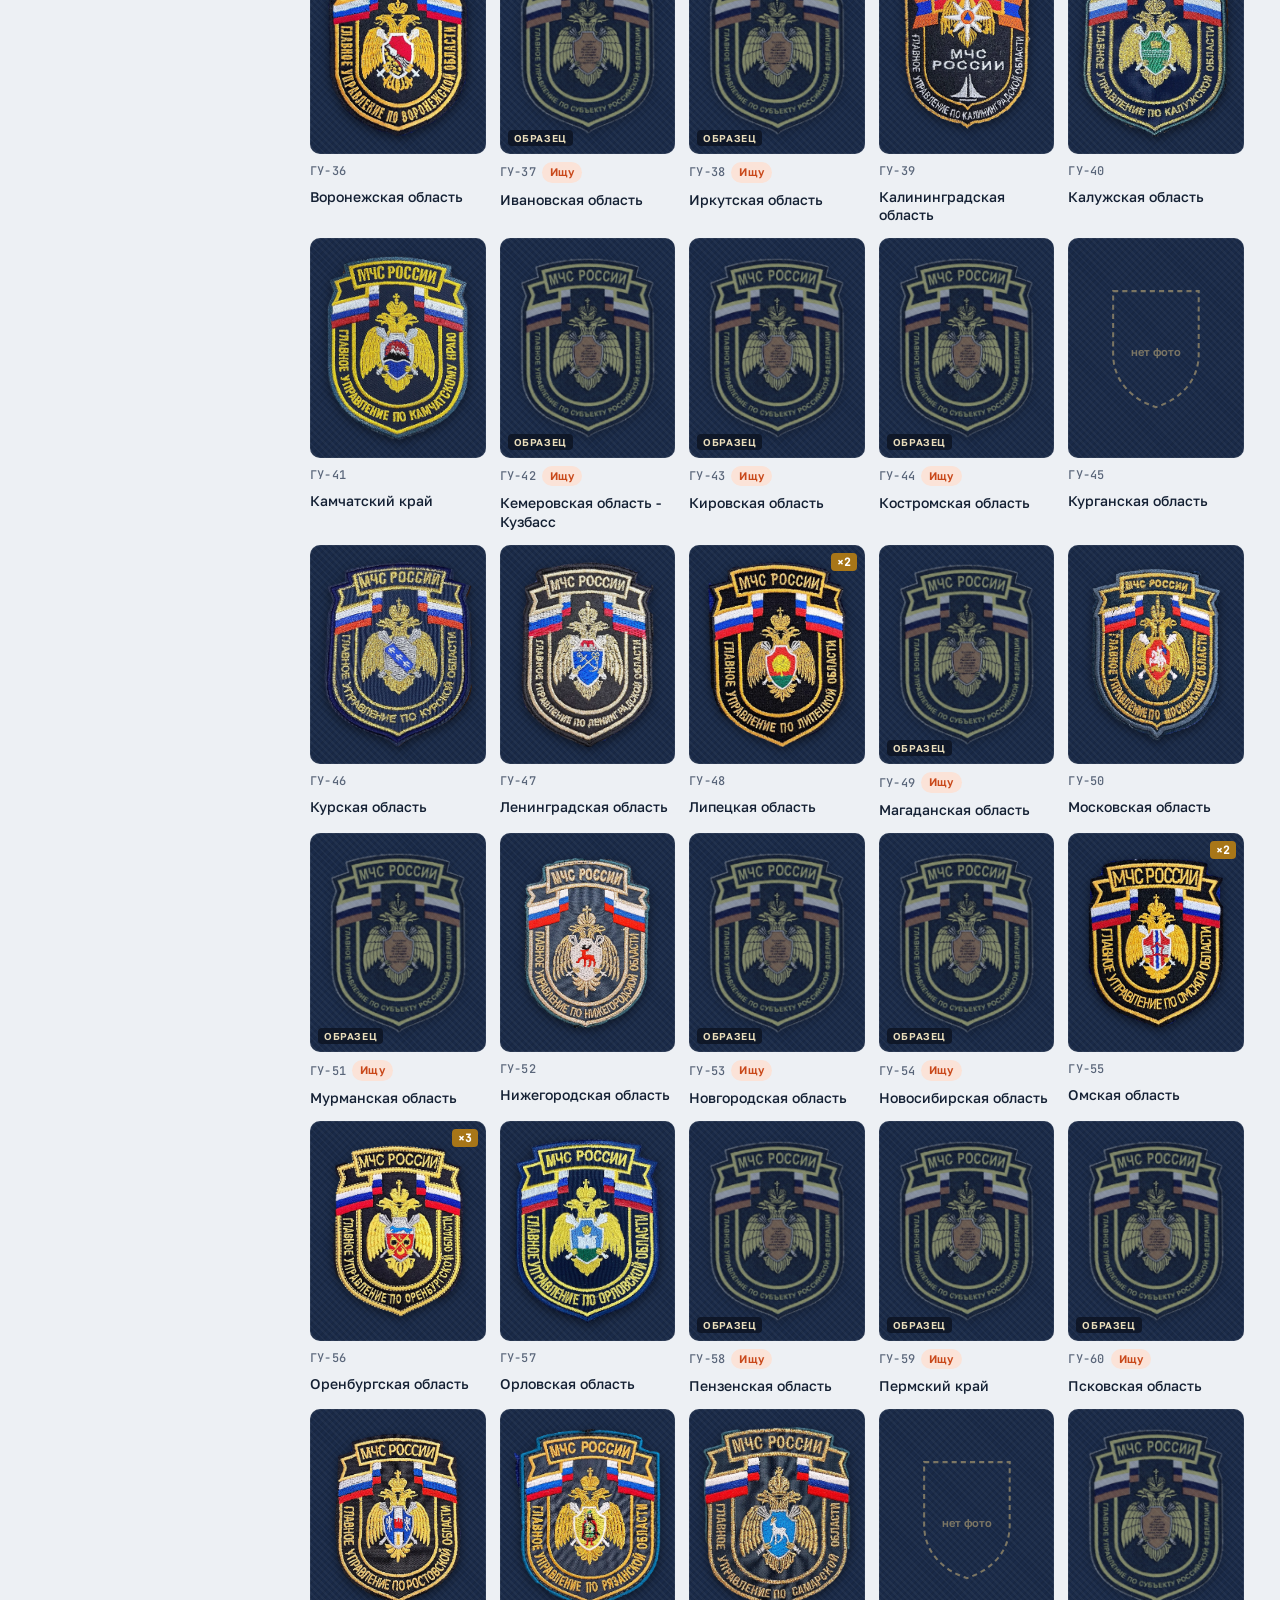
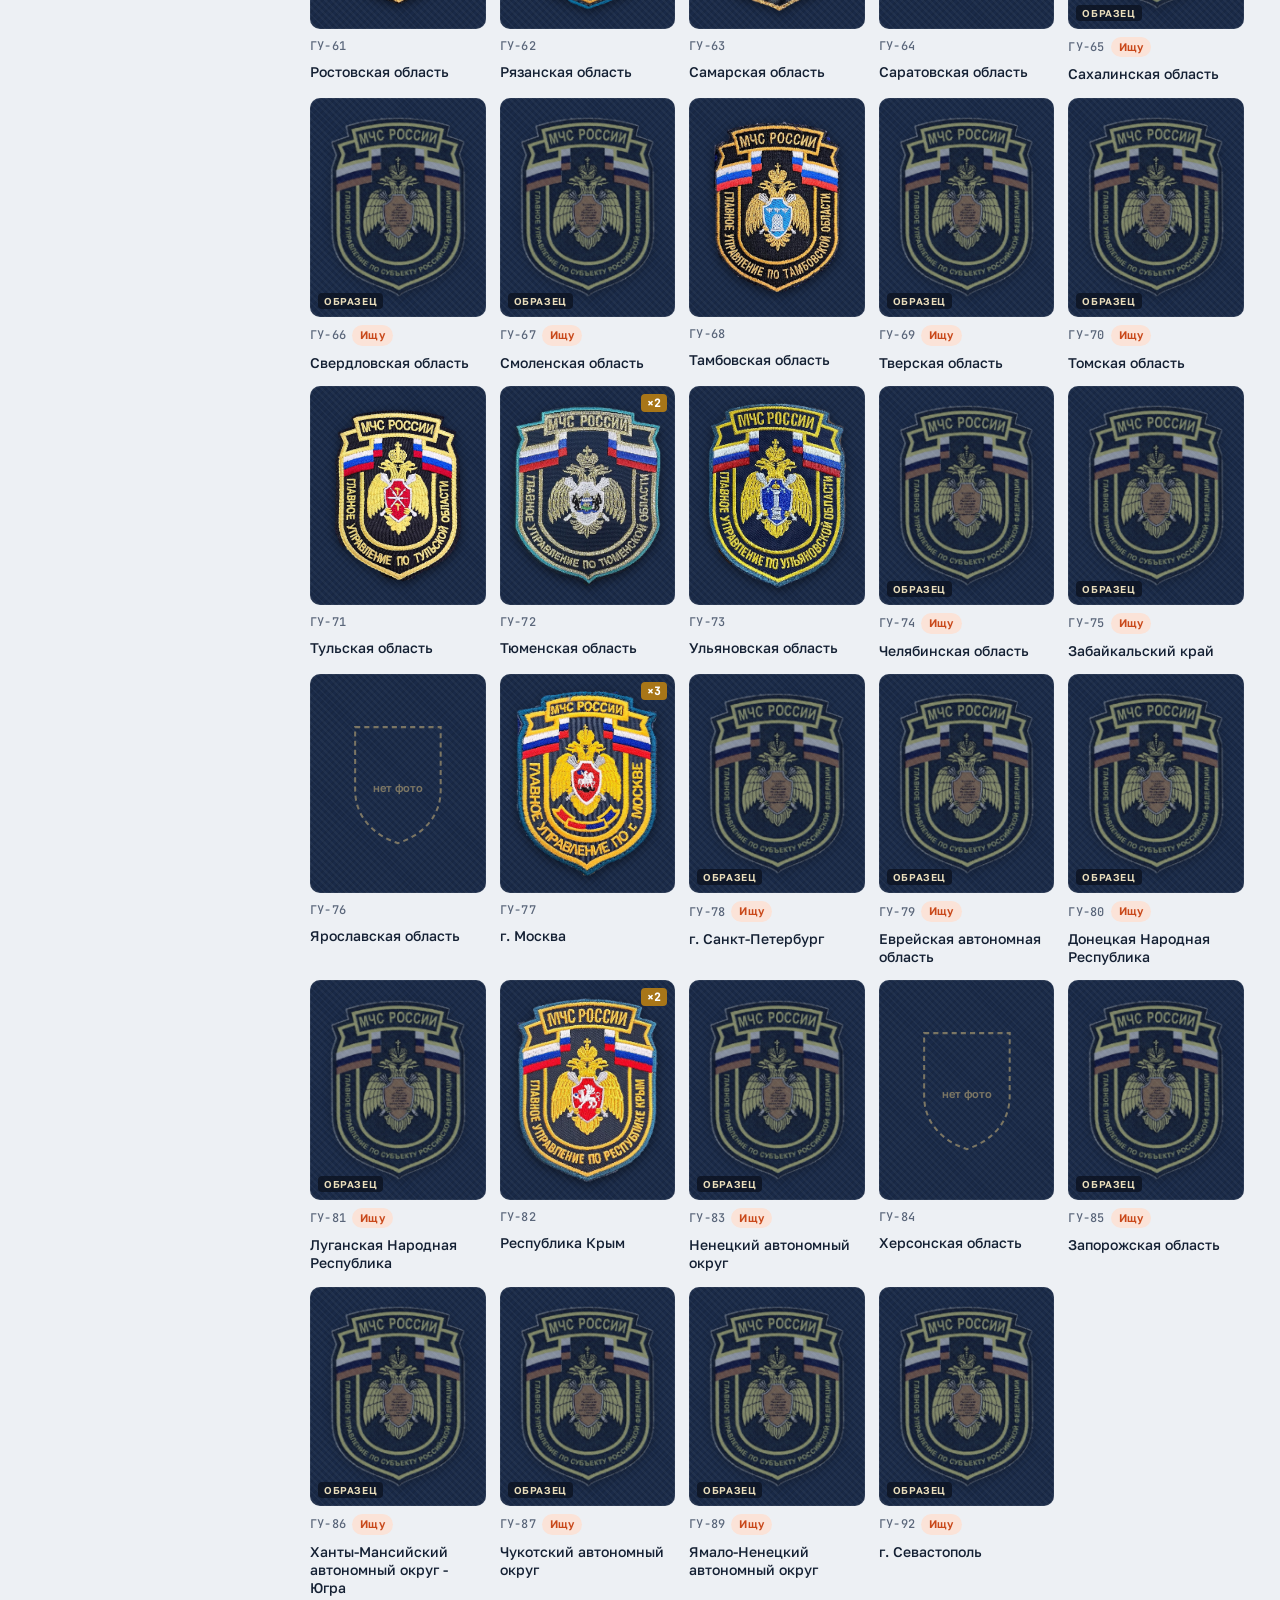
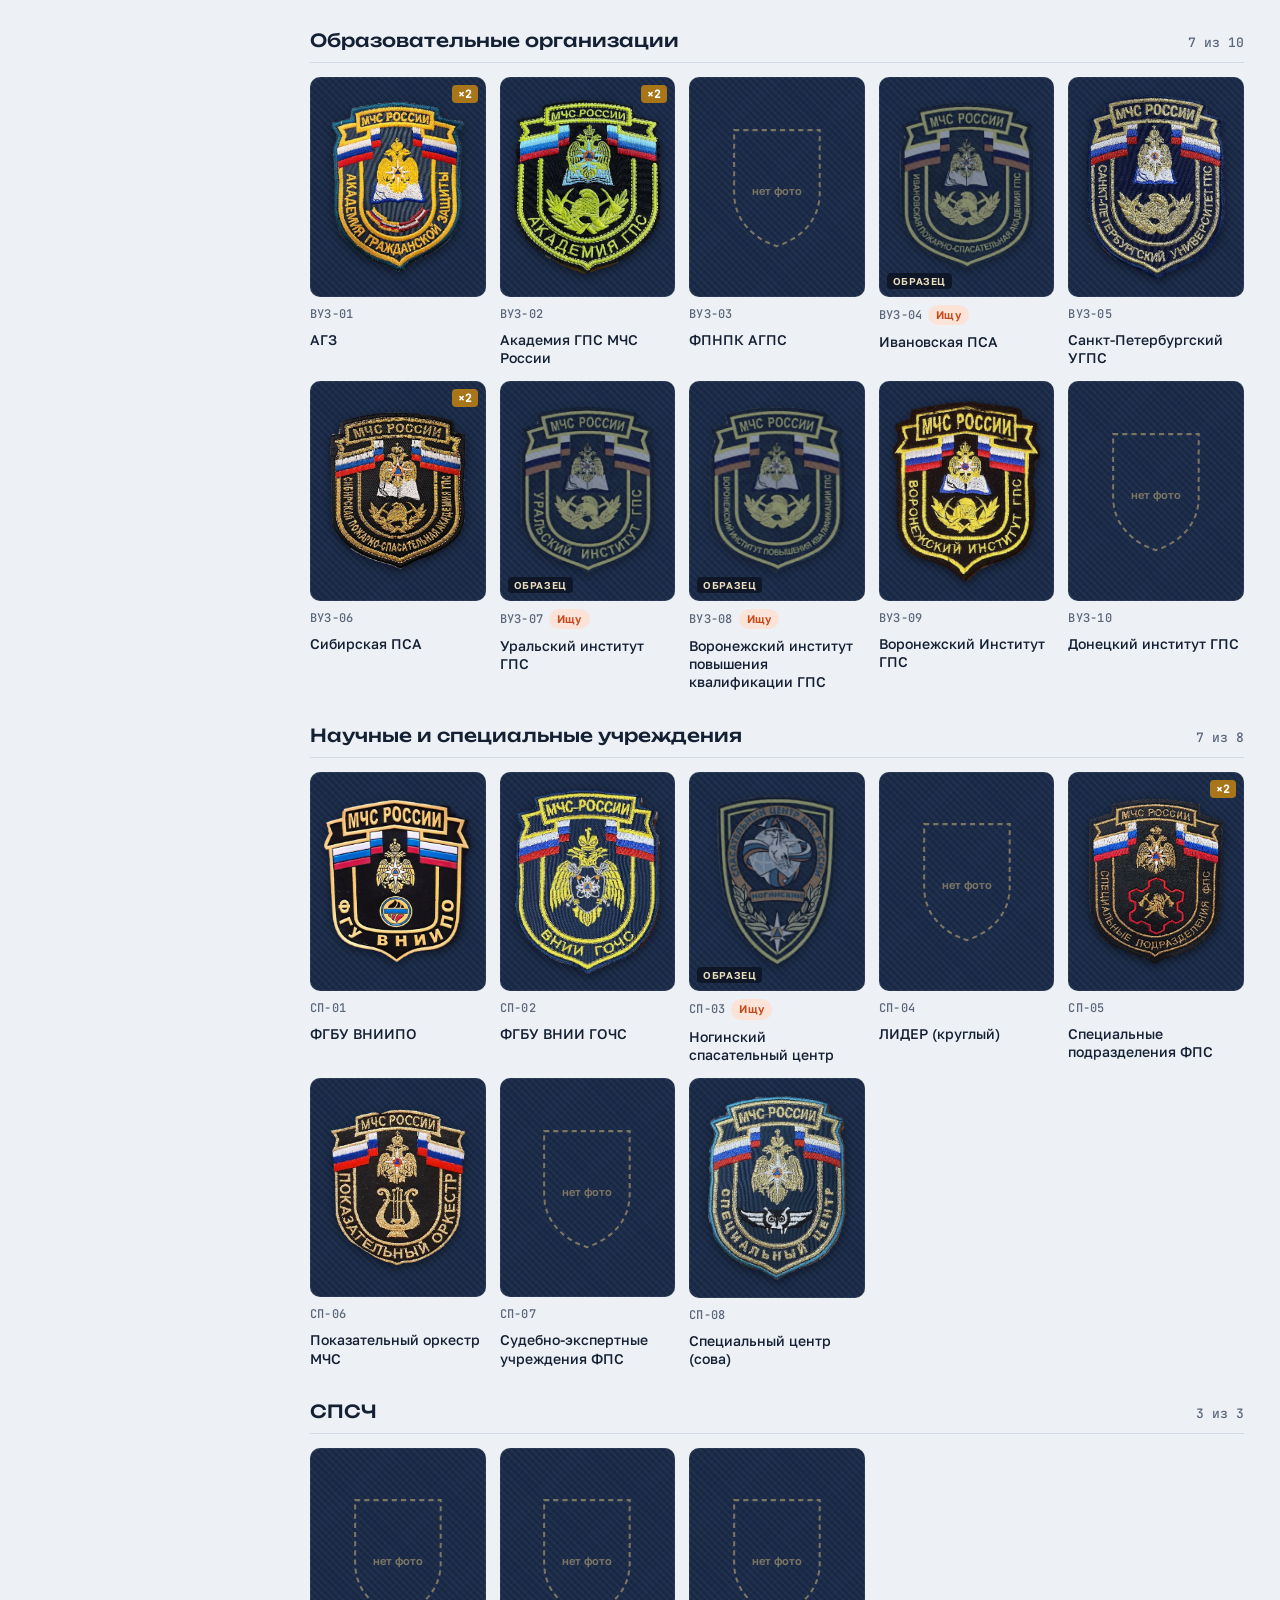
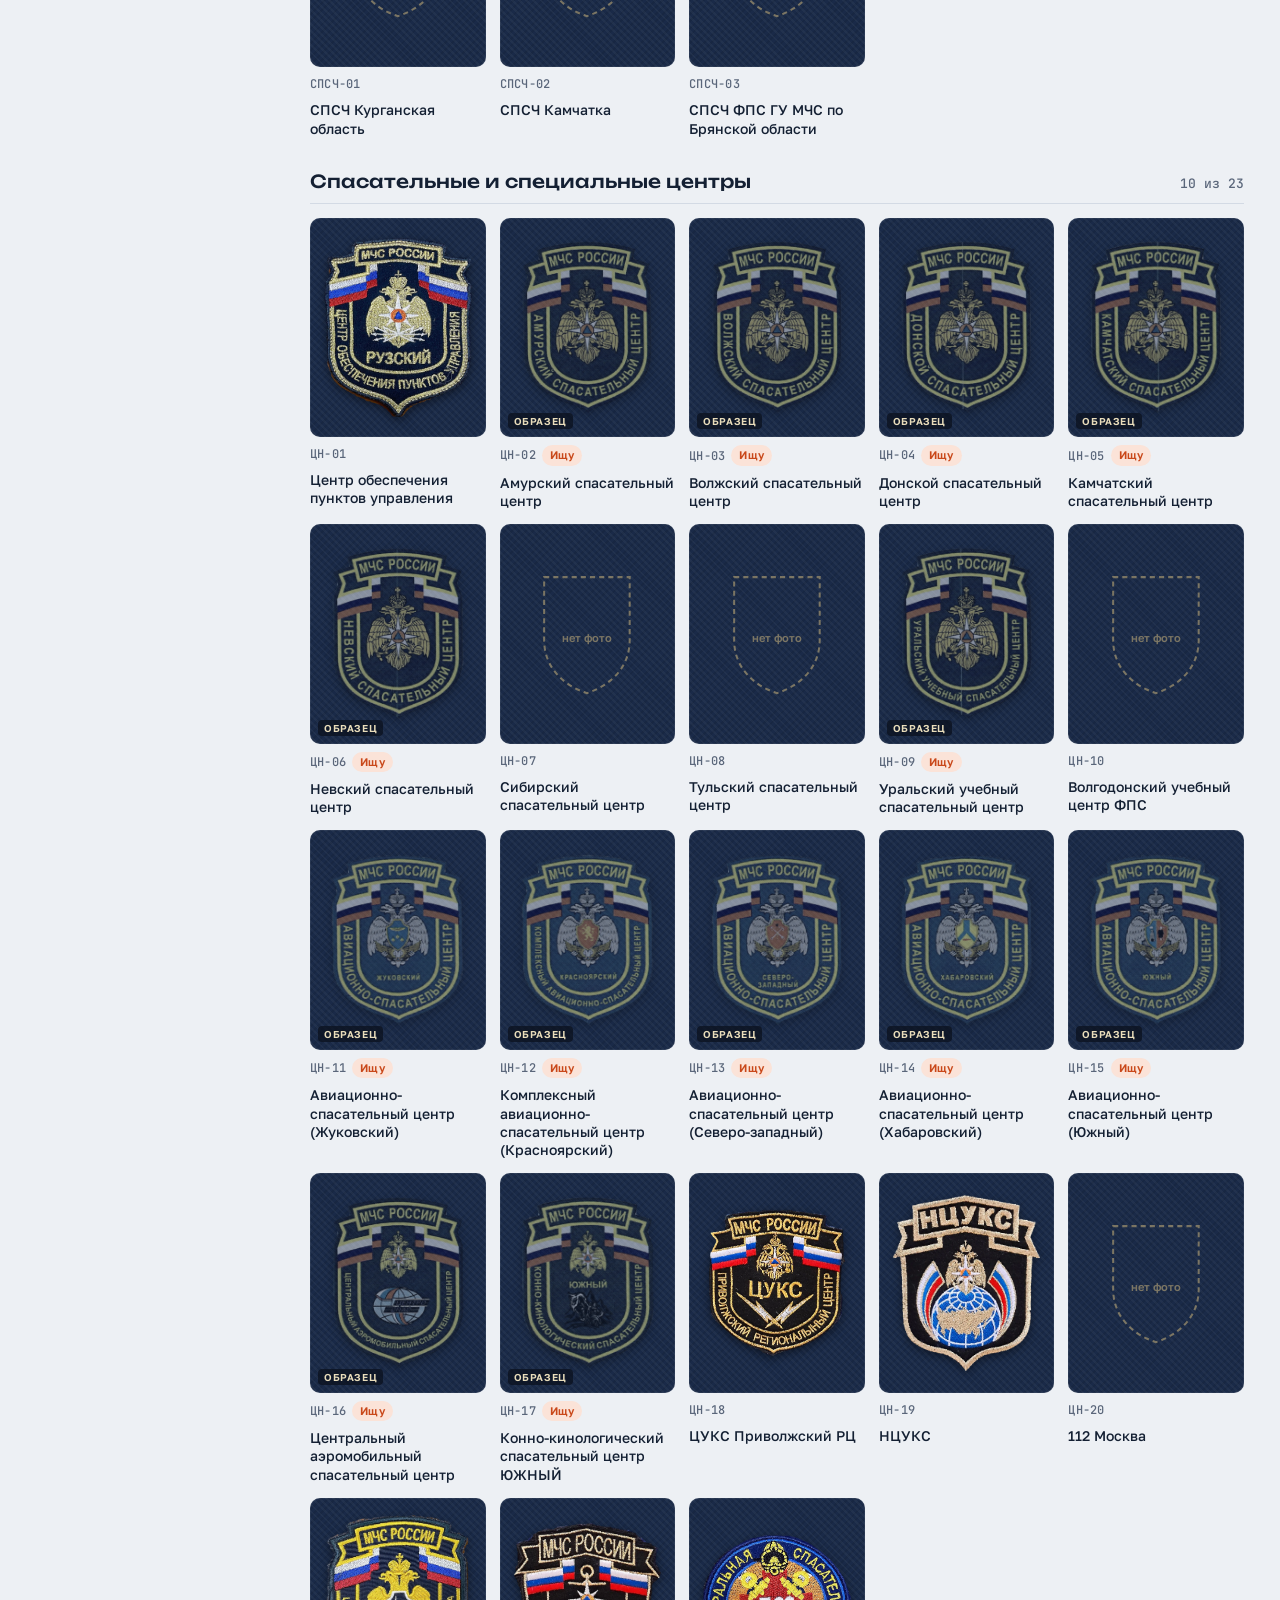
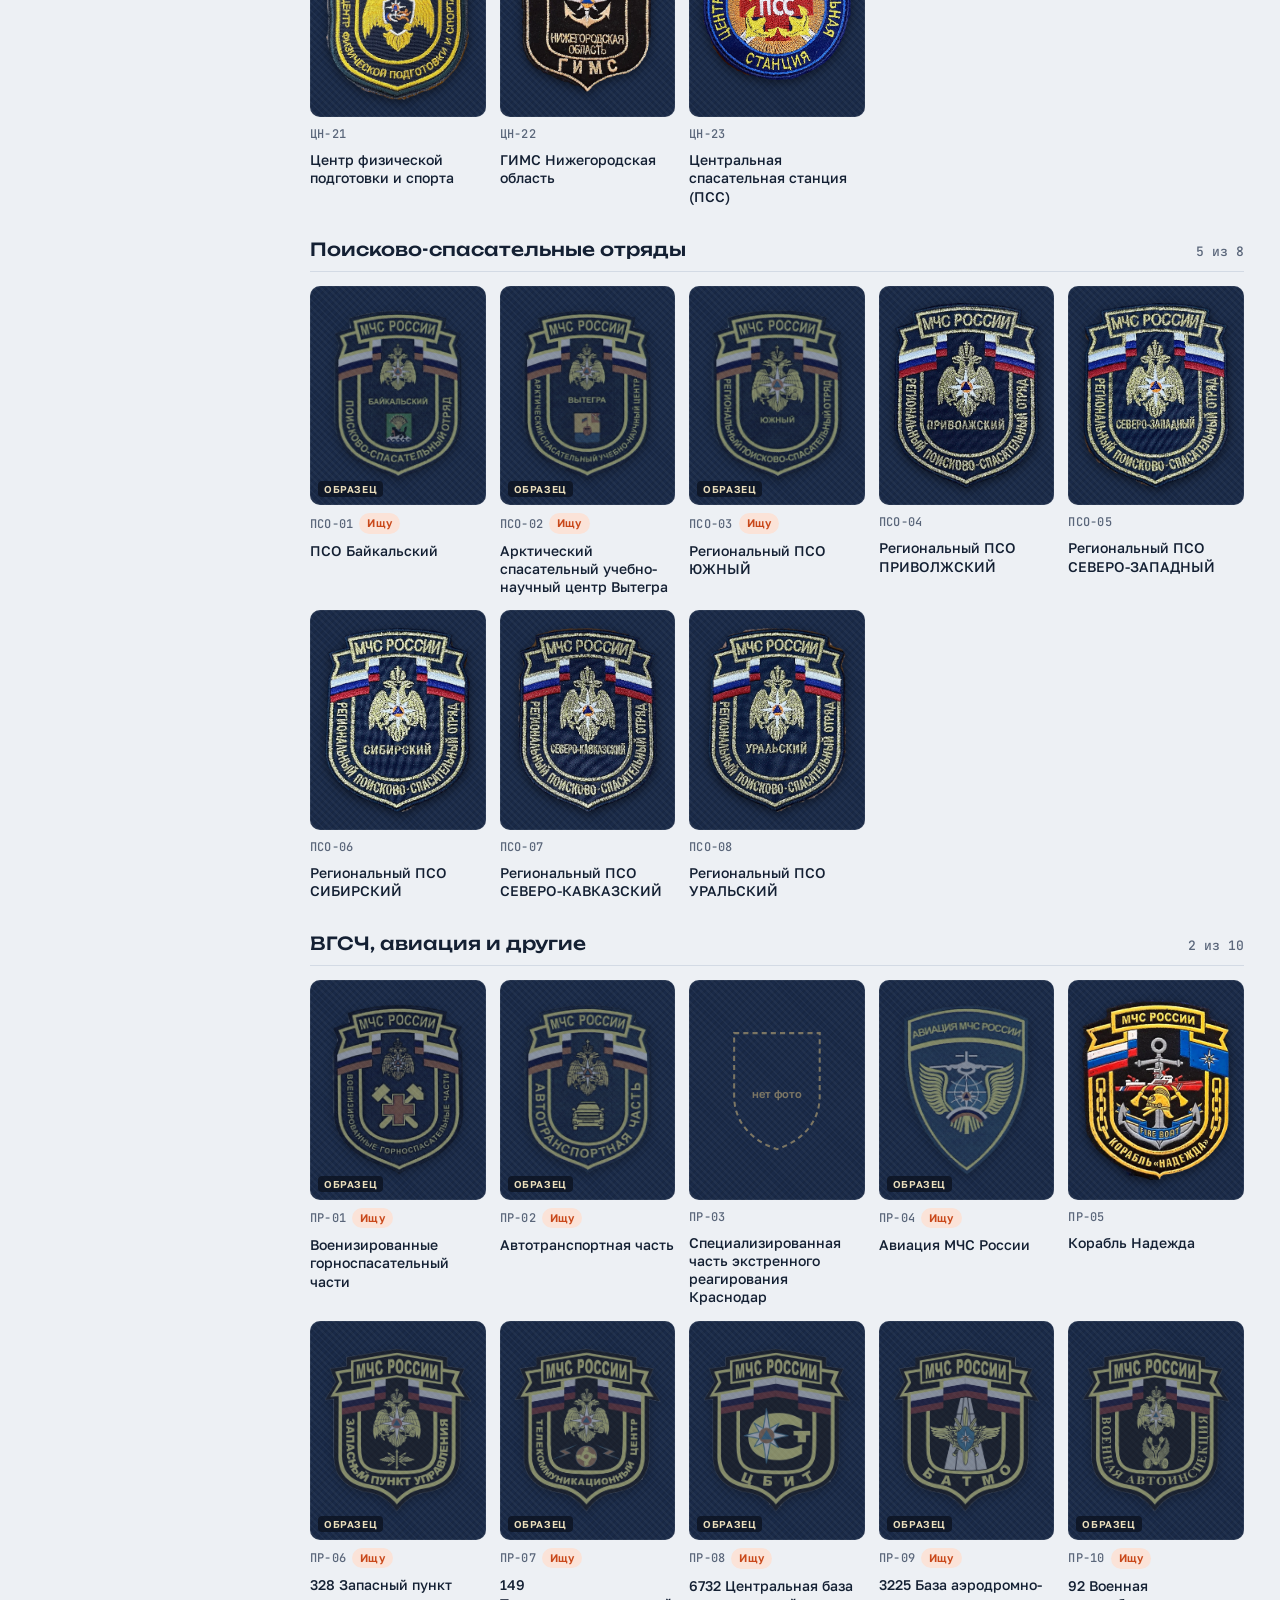
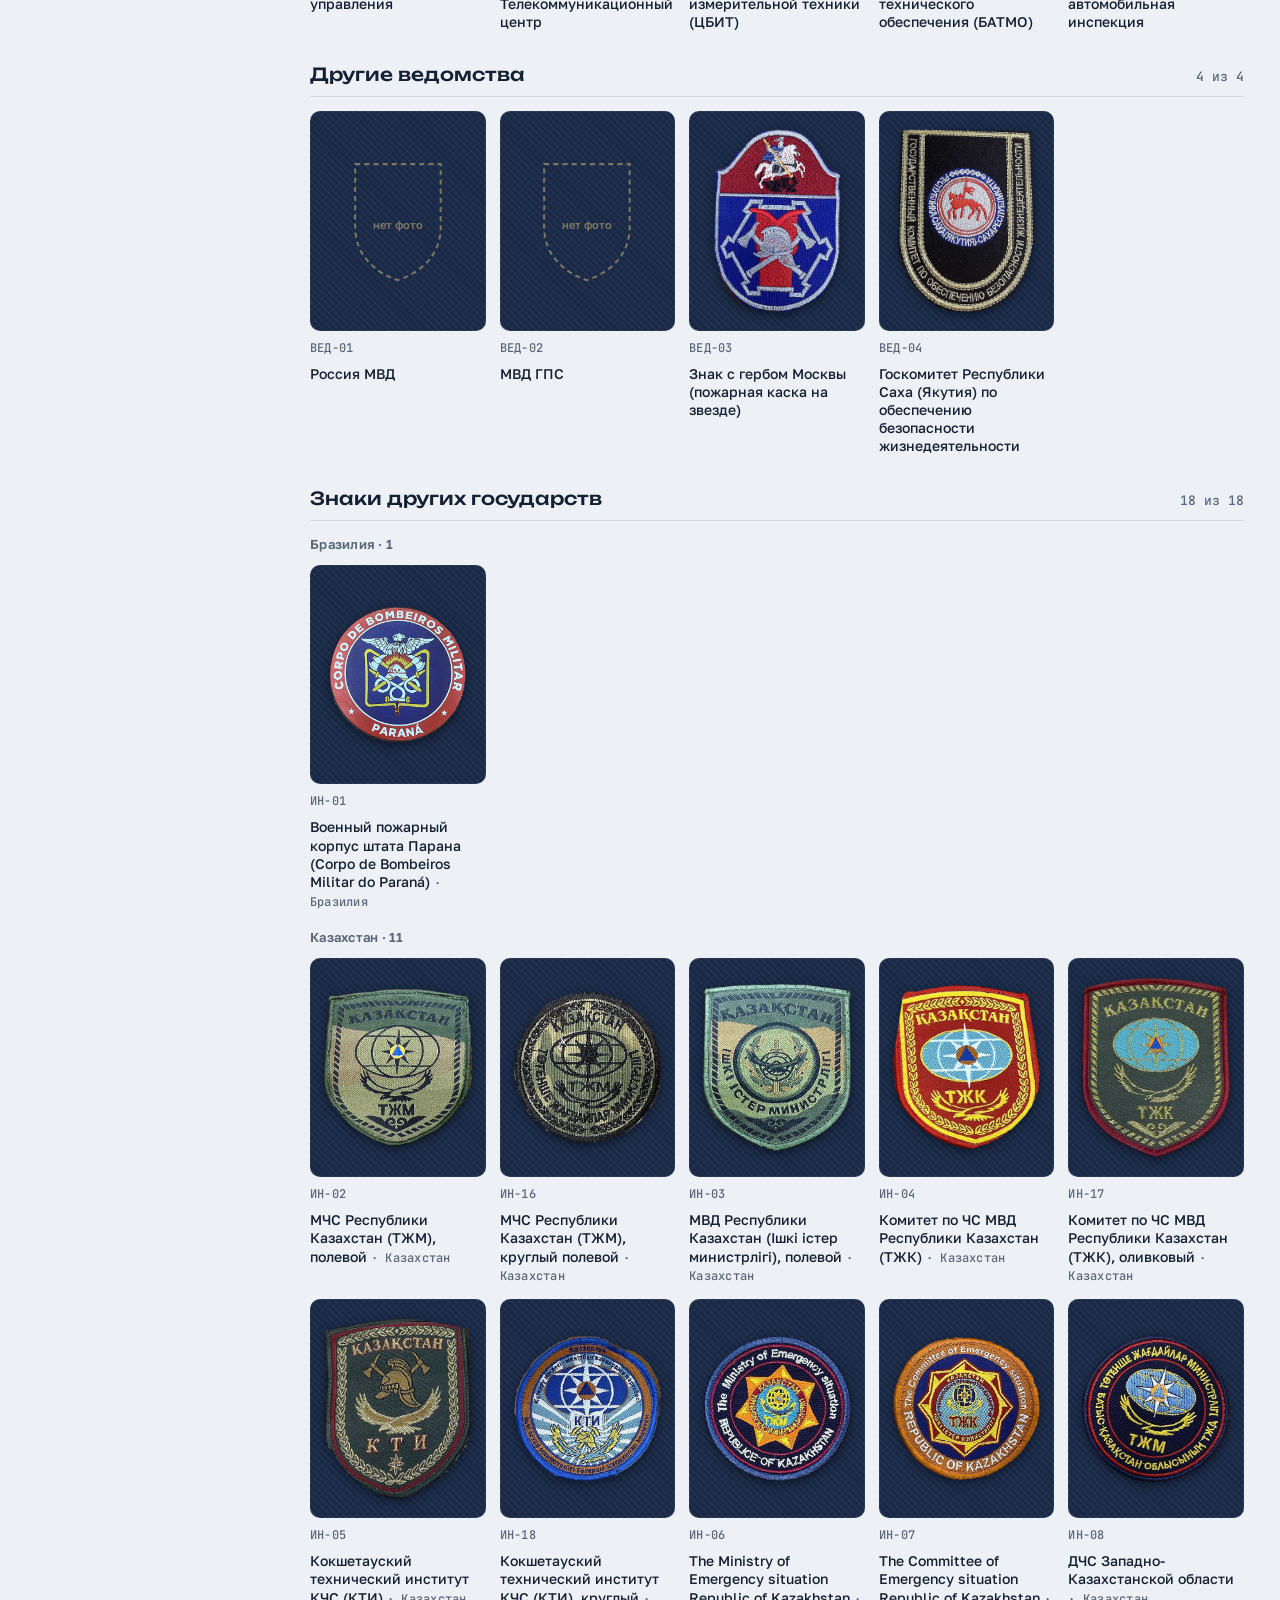
==== commit 9b5c85e8: "Сайт всегда показывает свежие данные и фото (метка версии вместо кэша браузера) Co-Authored-By: Clau" ====
--- a/index.html
+++ b/index.html
@@ -4,13 +4,18 @@
 <meta charset="utf-8">
 <meta name="viewport" content="width=device-width,initial-scale=1">
 <title>Шевроны пожарных и спасателей</title>
+<link rel="apple-touch-icon" href="lib/icon-180.png">
+<link rel="icon" type="image/png" href="lib/icon-180.png">
+<meta name="apple-mobile-web-app-title" content="Шевроны">
+<meta name="theme-color" content="#1A2A48">
+<script>if(location.hash==='#admin'){document.write('<meta name="apple-mobile-web-app-capable" content="yes">');document.querySelector('link[rel=apple-touch-icon]').href='lib/icon-admin-180.png';document.querySelector('meta[name=apple-mobile-web-app-title]').content='Шевроны · админ';document.title='Шевроны · админ';}</script>
 <link rel="stylesheet" href="lib/fonts.css">
 <link rel="stylesheet" href="lib/app.css">
 </head>
 <body>
-<div id="app"><div class="wrap"><p class="sub" style="padding-block:40px">Загрузка коллекции…</p></div></div>
+<div id="app"><div class="wrap" style="padding:40px 16px;font-family:system-ui,sans-serif"><p>Загрузка коллекции…</p><p style="color:#5A667A">Если коллекция не открылась (например, файл открыт в приложении Яндекс Диска), откройте её на сайте: <a href="https://davidov-s.github.io/kollekciya-shevronov/">davidov-s.github.io/kollekciya-shevronov</a></p></div></div>
 <noscript><p style="padding:24px">Для работы каталога включите JavaScript в браузере.</p></noscript>
-<script src="data/collection.js"></script>
+<script>document.write('<script src="data/collection.js'+(location.protocol==='file:'?'':'?t='+Date.now())+'"><\/script>')</script>
 <script src="lib/qrcode.js"></script>
 <script src="lib/app.js"></script>
 </body>
--- a/lib/app.css
+++ b/lib/app.css
@@ -35,6 +35,7 @@
 .btn.danger{color:var(--signal);border-color:var(--signal)}
 .btn.small{min-height:32px;padding:4px 10px;font-size:13px}
 .btn[aria-pressed="true"]{background:var(--gold-soft);border-color:var(--gold);color:var(--gold-ink)}
+.btn.qrbtn[aria-pressed="true"]{background:var(--gold);border-color:var(--gold);color:#fff}
 .btn svg{width:18px;height:18px;flex:none}
 /* stats */
 .stats{display:flex;flex-wrap:wrap;gap:0;margin:18px 0 0;border-top:1px solid var(--line);border-bottom:1px solid var(--line)}
@@ -153,6 +154,9 @@
 .fld input,.fld select,.fld textarea{border:1px solid var(--line);background:var(--bg);border-radius:8px;padding:8px 10px;min-height:40px;width:100%}
 .fld textarea{min-height:80px;resize:vertical}
 .var{border:1px solid var(--line);border-radius:10px;padding:12px;display:grid;grid-template-columns:110px minmax(0,1fr);gap:12px}
+.var .vhead{grid-column:1/-1;display:flex;align-items:center;gap:6px;flex-wrap:wrap}
+.var .vhead .sp{flex:1}
+.var .vhead .cover{font-size:12px;background:var(--gold-soft);color:var(--gold-ink);border-radius:999px;padding:2px 8px}
 .var .pv{aspect-ratio:4/5;border-radius:8px;background:var(--stand);display:grid;place-items:center;overflow:hidden}
 .var .pv img{width:88%;height:88%;object-fit:contain}
 .var .pv span{color:#C9B27A;font-size:11px}
@@ -175,7 +179,7 @@
 .savebar .btn.gold{background:var(--gold);border-color:var(--gold);color:#fff}
 .adminbar{display:flex;flex-wrap:wrap;gap:8px;align-items:center;background:var(--gold-soft);color:var(--gold-ink);border-radius:10px;padding:10px 14px;margin-bottom:18px;font-size:14px}
 .adminbar .sp{flex:1 1 auto}
-.toast{position:fixed;left:50%;transform:translateX(-50%);bottom:calc(76px + env(safe-area-inset-bottom,0px));background:var(--ink);color:var(--bg);padding:10px 16px;border-radius:8px;z-index:30;font-size:14px;max-width:calc(100vw - 32px)}
+.toast{position:fixed;left:50%;transform:translateX(-50%);top:calc(16px + env(safe-area-inset-top,0px));background:var(--ink);color:var(--bg);padding:10px 16px;border-radius:8px;z-index:30;font-size:14px;max-width:calc(100vw - 32px);box-shadow:0 6px 20px rgba(0,0,0,.25)}
 footer{color:var(--muted);font-size:13px;padding-block:40px 90px}
 @media (max-width:820px){
   .cat{grid-template-columns:minmax(0,1fr)}
@@ -227,3 +231,12 @@
 @media (max-width:820px){.owner{grid-template-columns:minmax(0,1fr)}}
 
 .kv a,.act a{color:var(--gold-ink)}
+
+.pill.swap{background:#DCE8F7;color:#1F4E8C}
+@media (prefers-color-scheme:dark){.pill.swap{background:#1C2E4A;color:#9CC2F2}}
+.swapbox{background:#E6EEF9}
+@media (prefers-color-scheme:dark){.swapbox{background:#1C2A40;color:var(--ink)}}
+
+.refchip{position:absolute;left:8px;bottom:8px;background:rgba(10,16,28,.72);color:#E9DDBB;font:600 10px var(--f-body);letter-spacing:.06em;text-transform:uppercase;border-radius:4px;padding:2px 6px}
+.refcap{color:#D8CBA6;font-size:12px;text-align:center;max-width:36ch;line-height:1.4}
+.refcap a{color:#E7C477}
